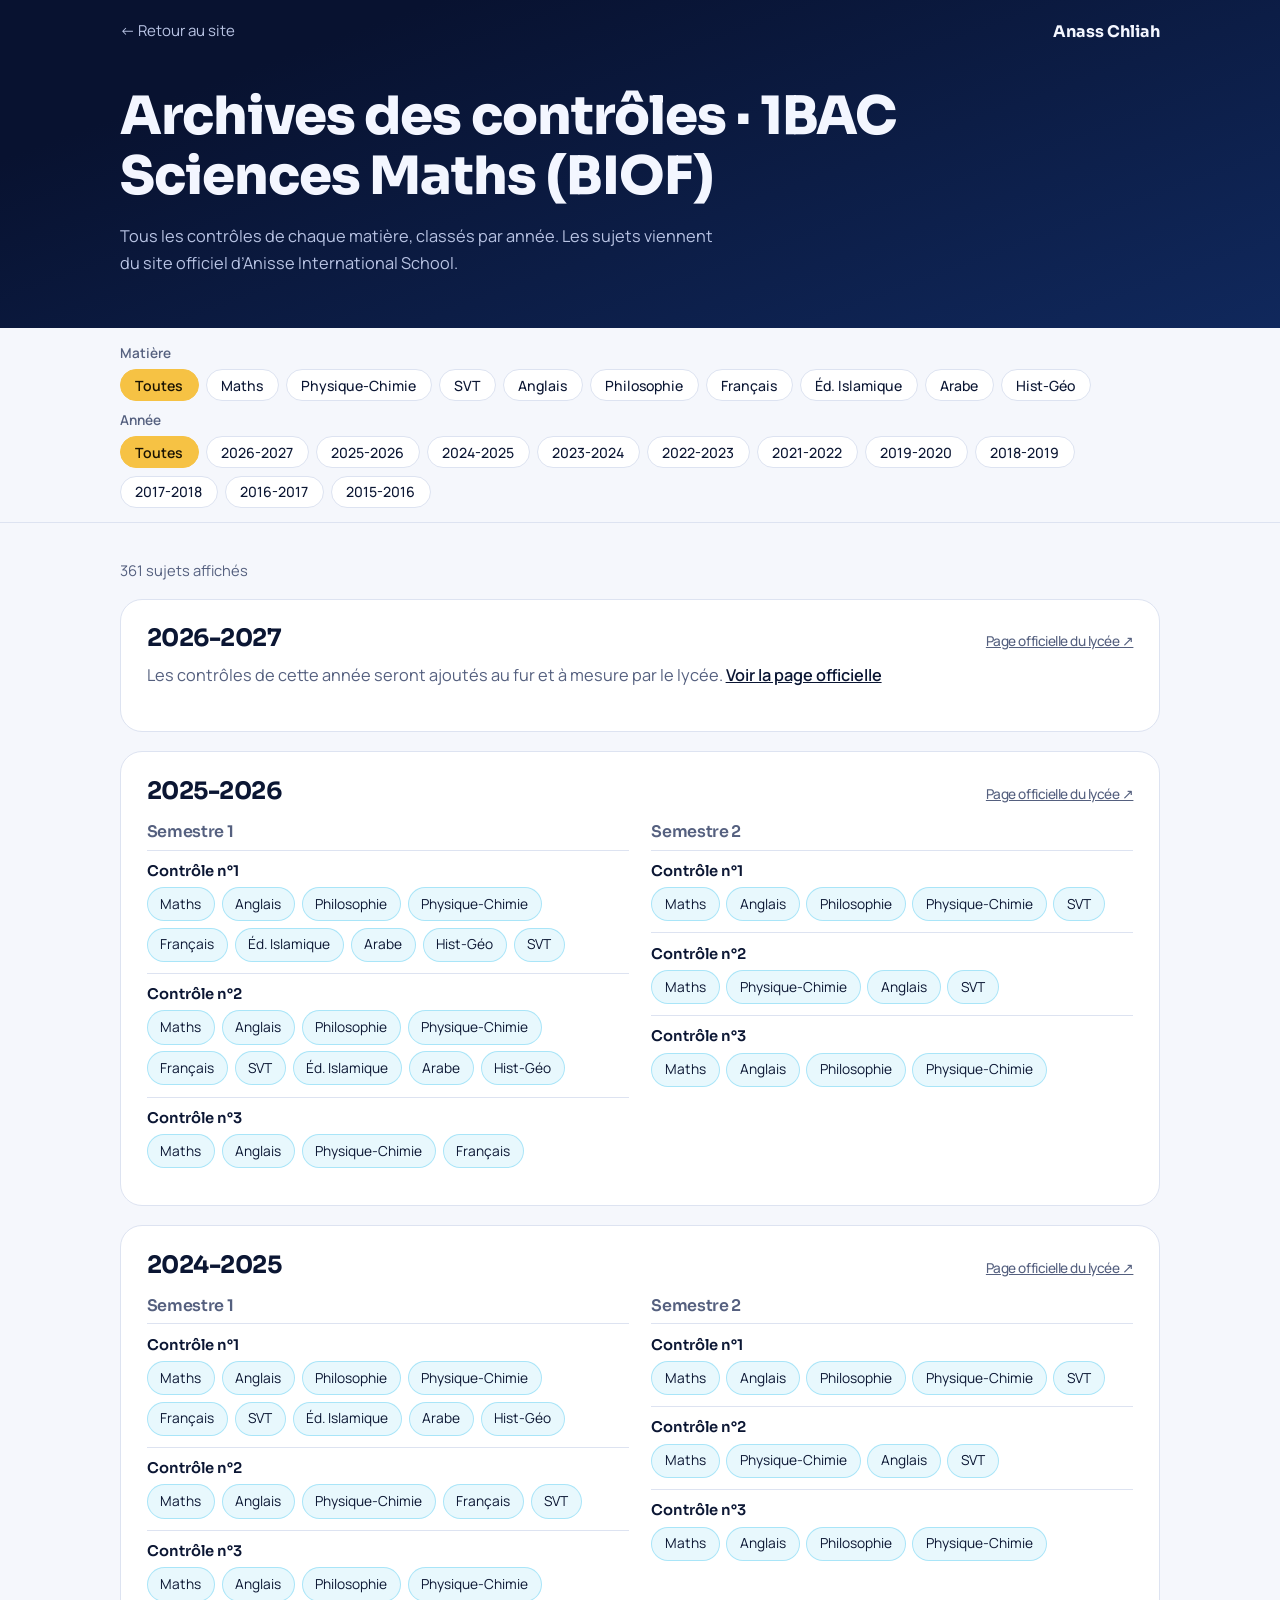
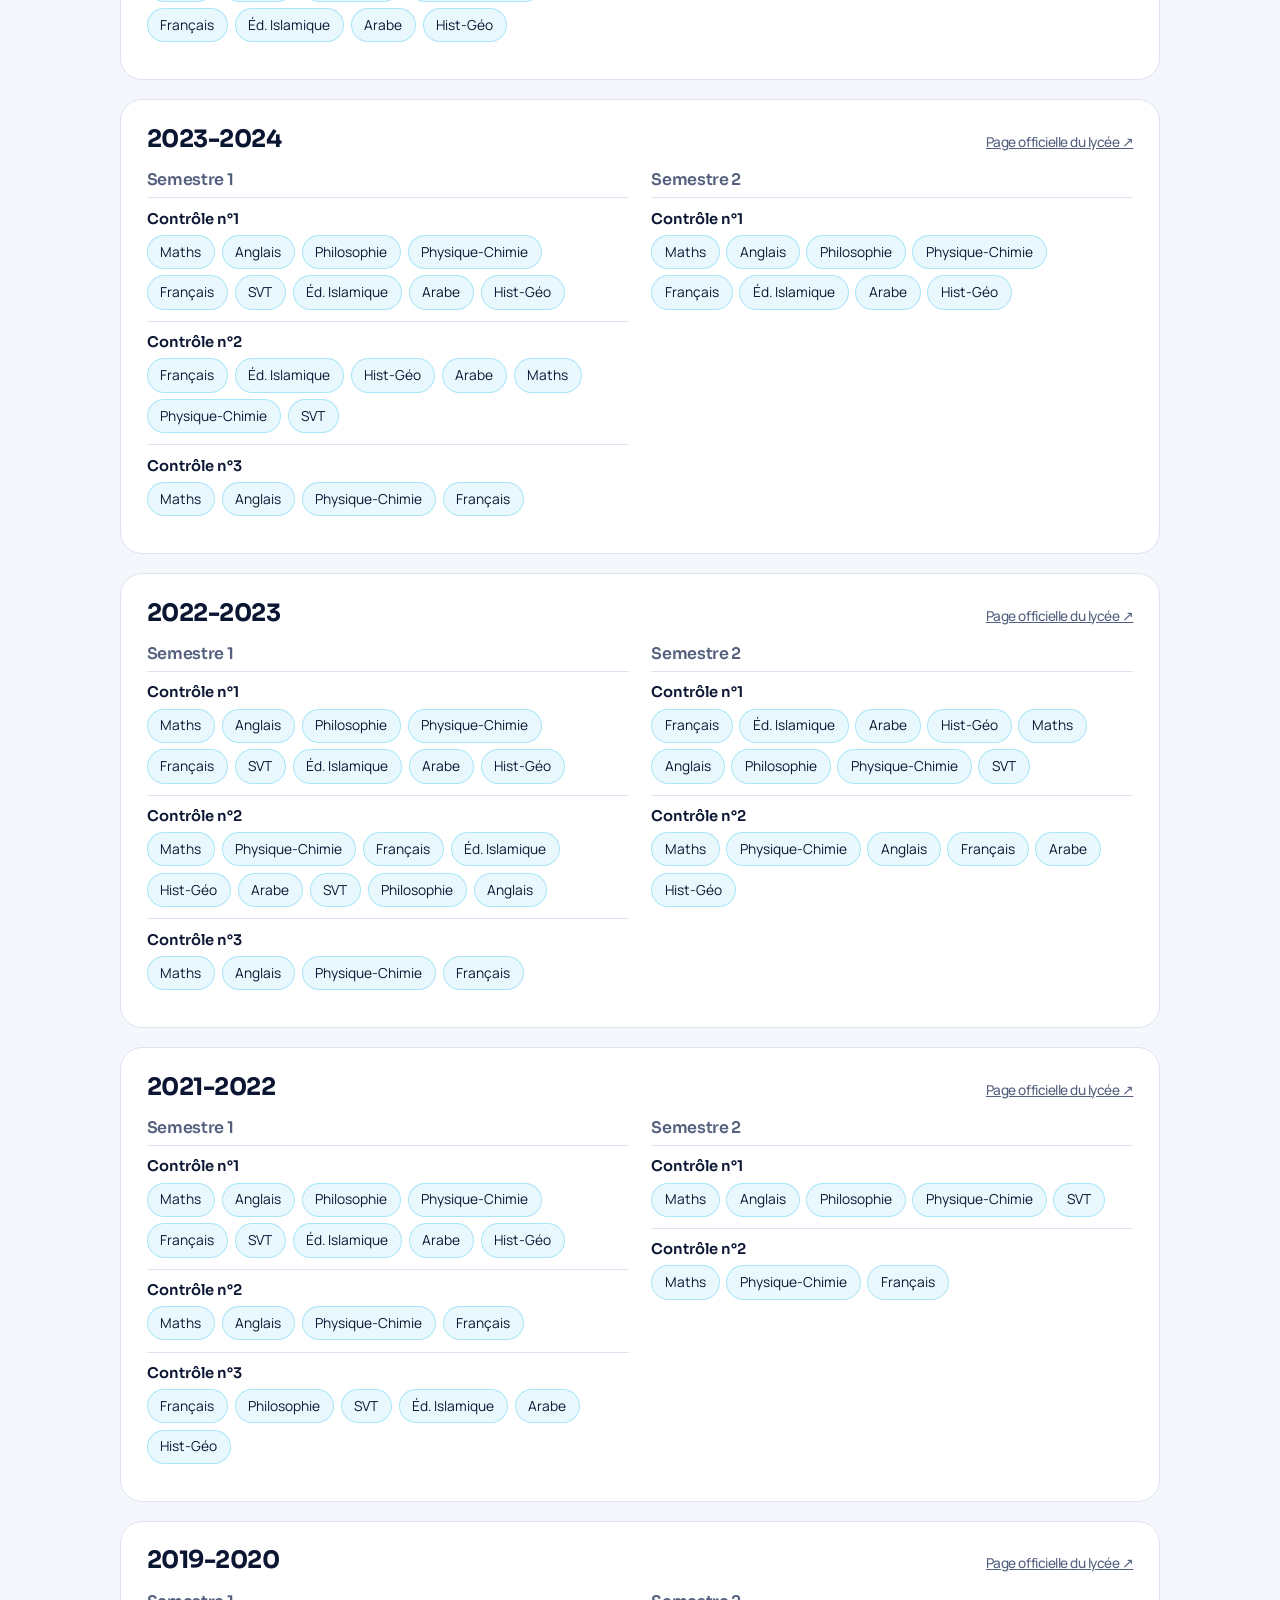
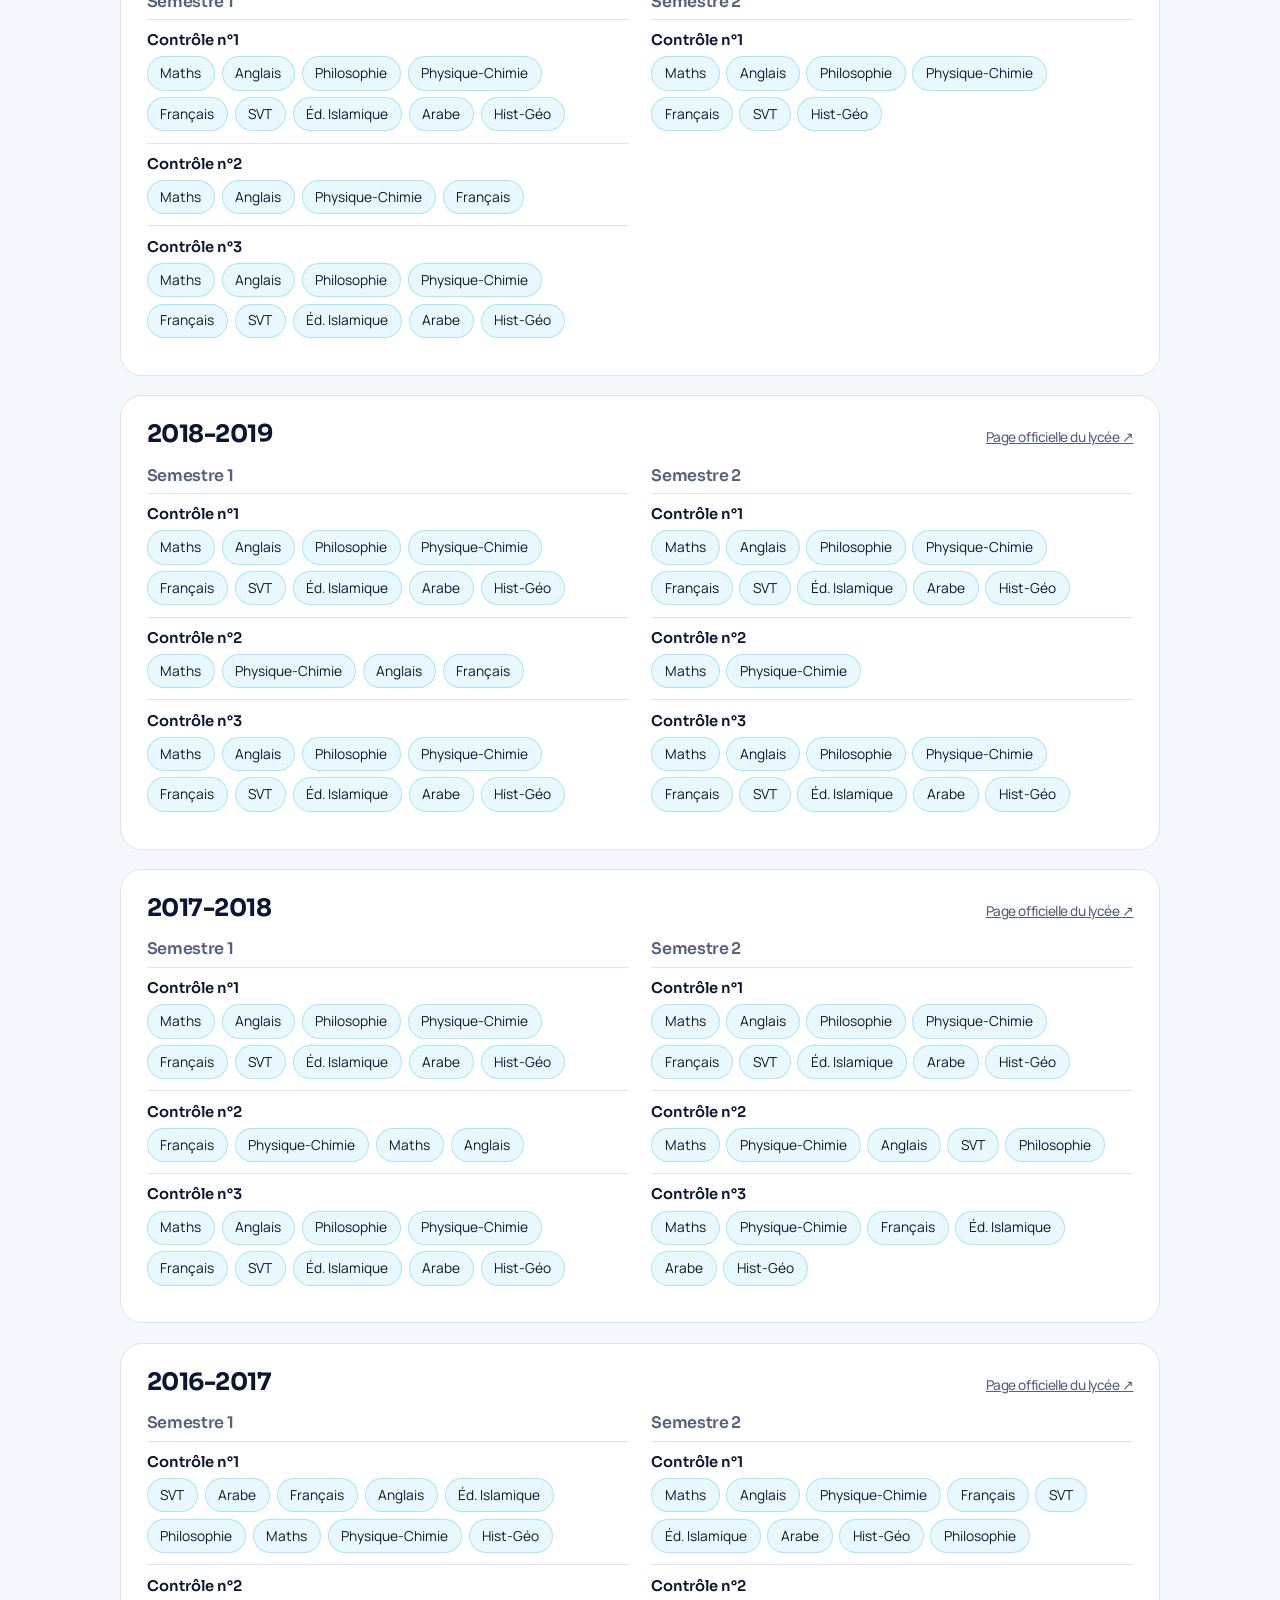
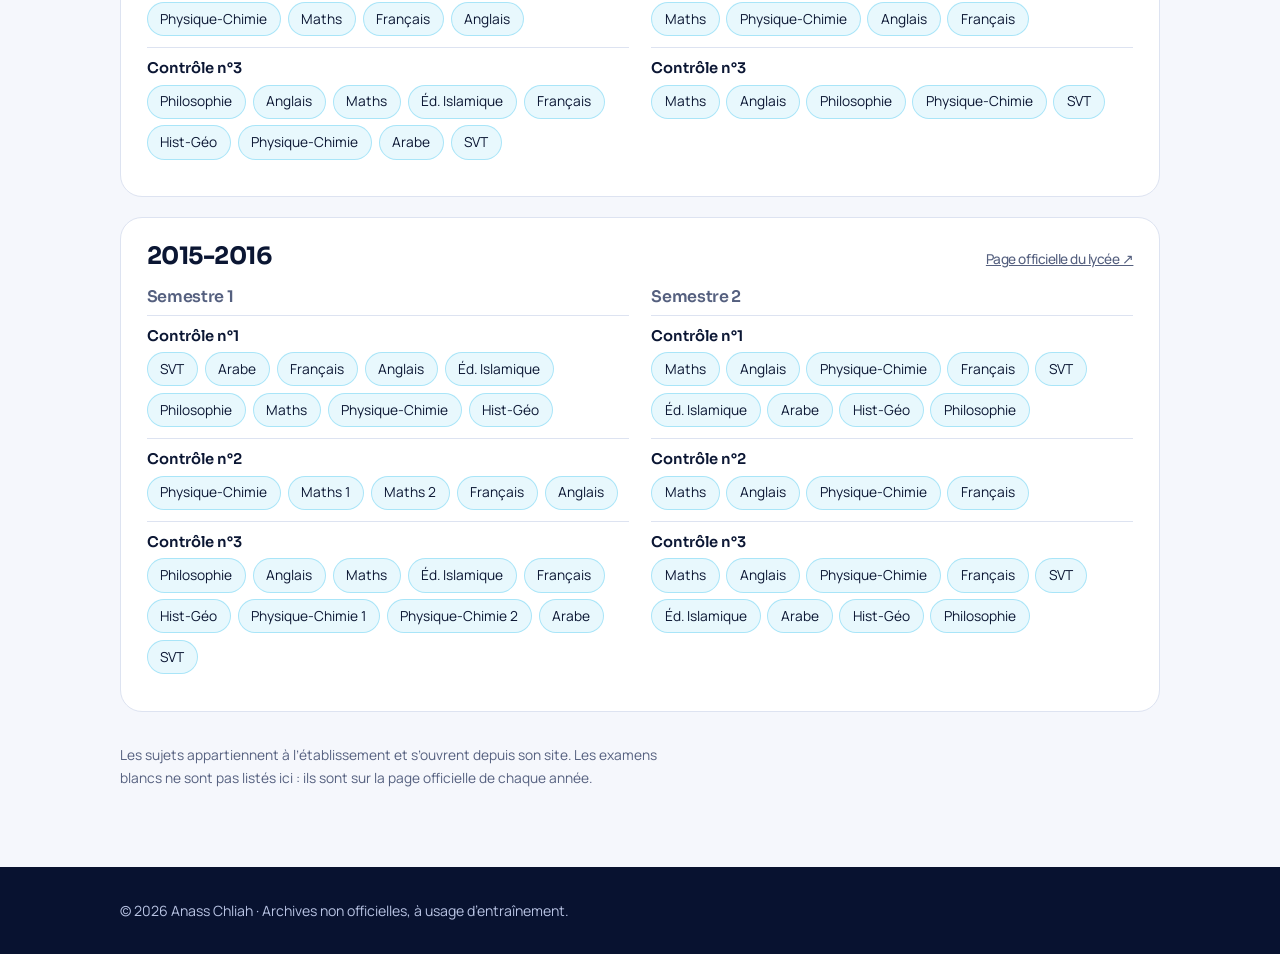
==== archives.html @ ec696b12 "Update print statement from 'Hello' to 'Goodbye'" ====
<!DOCTYPE html>
<html lang="fr">
<head>
<meta charset="utf-8">
<meta name="viewport" content="width=device-width, initial-scale=1, viewport-fit=cover">
<title>Archives des contrôles – 1BAC Sciences Maths (BIOF)</title>
<link rel="preconnect" href="https://fonts.googleapis.com">
<link rel="preconnect" href="https://fonts.gstatic.com" crossorigin>
<link href="https://fonts.googleapis.com/css2?family=Sora:wght@500;600;700;800&family=Manrope:wght@400;500;600&display=swap" rel="stylesheet">
<style>
:root{--bg:#f5f7fc;--card:#fff;--ink:#0b1633;--mute:#55607f;--line:#dde3f1;--navy:#081230;--navy2:#10285c;--gold:#f6c244;--cyan:#4cc9f0;--on:#f3f6ff;--on-m:#b8c3e3;
--hd:'Sora','Segoe UI',Arial,sans-serif;--bd:'Manrope','Segoe UI',Arial,sans-serif;
box-sizing:border-box;padding-top:env(safe-area-inset-top,0px);padding-bottom:env(safe-area-inset-bottom,0px)}
@media(prefers-color-scheme:dark){:root:not([data-theme="light"]){--bg:#070e24;--card:#0e1a3d;--ink:#eef2ff;--mute:#a5b0d3;--line:#1f2e5c}}
:root[data-theme="dark"]{--bg:#070e24;--card:#0e1a3d;--ink:#eef2ff;--mute:#a5b0d3;--line:#1f2e5c}
*,*::before,*::after{box-sizing:border-box}
html{scroll-padding-top:calc(72px + env(safe-area-inset-top,0px))}
body{margin:0;background:var(--bg);color:var(--ink);font:400 1.02rem/1.65 var(--bd);-webkit-font-smoothing:antialiased;overflow-x:hidden}
h1,h2,h3{font-family:var(--hd);margin:0;line-height:1.15;letter-spacing:-.02em}
a{color:inherit}
:focus-visible{outline:3px solid var(--gold);outline-offset:3px;border-radius:8px}
.wrap{width:min(1040px,100% - 2.5rem);margin-inline:auto}
header{background:linear-gradient(160deg,var(--navy) 20%,var(--navy2));color:var(--on);padding:calc(1.2rem + env(safe-area-inset-top,0px)) 0 3.2rem}
.top{display:flex;justify-content:space-between;align-items:center;gap:1rem;flex-wrap:wrap;margin-bottom:2.6rem}
.back{display:inline-flex;gap:.5rem;align-items:center;text-decoration:none;color:var(--on-m);font-size:.94rem}
.back:hover{color:var(--gold)}
.top b{font:700 1rem var(--hd)}
h1{font-size:clamp(2rem,5vw,3.3rem);font-weight:800;max-width:20ch}
header p{color:var(--on-m);max-width:60ch;margin:1rem 0 0}
.bar{position:sticky;top:0;z-index:5;background:var(--bg);border-bottom:1px solid var(--line);padding:1rem 0 .9rem;padding-top:calc(1rem + env(safe-area-inset-top,0px))}
.row{display:flex;gap:.45rem;flex-wrap:wrap;align-items:center}
.row+.row{margin-top:.6rem}
.row span{font:600 .85rem var(--bd);color:var(--mute);min-width:5.2rem}
.chip{border:1.5px solid var(--line);background:var(--card);color:var(--ink);border-radius:999px;padding:.35rem .9rem;font:500 .88rem var(--bd);cursor:pointer;transition:background .2s,border-color .2s}
.chip:hover{border-color:var(--cyan)}
.chip[aria-pressed=true]{background:var(--gold);border-color:var(--gold);color:#1b1403;font-weight:600}
main{padding:2.2rem 0 4rem}
.cnt{color:var(--mute);margin:0 0 1rem;font-size:.92rem}
.yr{background:var(--card);border:1px solid var(--line);border-radius:22px;padding:1.6rem;margin-bottom:1.2rem}
.yr>h2{font-size:1.5rem;display:flex;justify-content:space-between;align-items:baseline;gap:1rem;flex-wrap:wrap}
.yr>h2 a{font:500 .85rem var(--bd);color:var(--mute)}
.sem{display:grid;grid-template-columns:1fr 1fr;gap:1.4rem;margin-top:1.1rem}
.sem h3{font-size:1rem;color:var(--mute);font-weight:600;margin-bottom:.5rem}
.ct{padding:.7rem 0;border-top:1px solid var(--line)}
.ct b{display:block;font:600 .92rem var(--hd);margin-bottom:.45rem}
.ls{display:flex;flex-wrap:wrap;gap:.4rem}
.ls a{text-decoration:none;font-size:.86rem;padding:.3rem .8rem;border-radius:999px;background:rgba(76,201,240,.13);border:1px solid rgba(76,201,240,.4);transition:background .2s,transform .2s}
.ls a:hover{background:var(--gold);border-color:var(--gold);color:#1b1403;transform:translateY(-2px)}
.off{color:var(--mute);margin-top:.6rem}
.off a{color:var(--ink);font-weight:600}
.empty{text-align:center;color:var(--mute);padding:3rem 0}
.note{font-size:.86rem;color:var(--mute);margin-top:2rem;max-width:70ch}
footer{background:var(--navy);color:var(--on-m);padding:2rem 0;font-size:.88rem}
@media(max-width:760px){.sem{grid-template-columns:1fr}.row span{width:100%}}
@media(prefers-reduced-motion:reduce){*{transition:none!important}}
</style>
</head>
<body>
<header><div class="wrap">
<div class="top"><a class="back" href="index.html">← Retour au site</a><b>Anass Chliah</b></div>
<h1>Archives des contrôles · 1BAC Sciences Maths (BIOF)</h1>
<p>Tous les contrôles de chaque matière, classés par année. Les sujets viennent du site officiel d’Anisse International School.</p>
</div></header>

<div class="bar"><div class="wrap">
<div class="row"><span>Matière</span><div class="row" id="fs" role="group" aria-label="Filtrer par matière"></div></div>
<div class="row"><span>Année</span><div class="row" id="fy" role="group" aria-label="Filtrer par année"></div></div>
</div></div>

<main><div class="wrap">
<p class="cnt" id="cnt"></p>
<div id="out"></div>
<p class="note">Les sujets appartiennent à l’établissement et s’ouvrent depuis son site. Les examens blancs ne sont pas listés ici : ils sont sur la page officielle de chaque année.</p>
</div></main>

<footer><div class="wrap">© 2026 Anass Chliah · Archives non officielles, à usage d’entraînement.</div></footer>

<script>
const R='https://www.lyceeanisse.org/images/stories/Pdf_Anisse/',P='https://www.lyceeanisse.org/accueil/';
const SUBJ=['Maths','Physique-Chimie','SVT','Anglais','Philosophie','Français','Éd. Islamique','Arabe','Hist-Géo'];
// [semestre, contrôle, matière, fichier, libellé optionnel]
const Y=[{"y":"2026-2027","p":"2026-2027-1ere-bac-sc-math-fr/"},{"y":"2025-2026","p":"2025-2026-1-ere-bac-sc-math-fr/","e":[[1,1,"Maths","Maths 1 SM Sem1 25-26 Copy.pdf"],[1,1,"Anglais","Anglais 1 - Sem1 25-26 Copy.pdf"],[1,1,"Philosophie","Philo 1 - Sem1 25-26 Copy.pdf"],[1,1,"Physique-Chimie","PC 1 SM Sem1 25-26 Copy.pdf"],[1,1,"Français","Français 1BAC CC1 S125-26 Copy.pdf"],[1,1,"Éd. Islamique","I. Islamique 1 - Sem1 25-26 Copy.pdf"],[1,1,"Arabe","Arabe 1 - Sem1 25-26 Copy.pdf"],[1,1,"Hist-Géo","Hist.Géo 1 - Sem1 25-26 Copy.pdf"],[1,1,"SVT","https://www.lyceeanisse.org/accueil/2025-2026-1-ere-bac-sc-math-fr/SVT 1BAC-SM CC1 S1 25-26 Géologie Copy.pdf"],[1,2,"Maths","Maths 2 SM Sem1 25-26 Copy.pdf"],[1,2,"Anglais","Anglais 2 - Sem1 25-26 Copy.pdf"],[1,2,"Philosophie","Philo 2 - Sem1 25-26 Copy.pdf"],[1,2,"Physique-Chimie","PC 2 SM Sem1 25-26 Copy.pdf"],[1,2,"Français","Français 2 - Sem1 25-26 Copy.pdf"],[1,2,"SVT","SVT 2 SM Sem1 25-26 Géologie Copy.pdf"],[1,2,"Éd. Islamique","I. Islamique 2 - Sem1 25-26 Copy.pdf"],[1,2,"Arabe","Arabe 2 - Sem1 25-26 Copy.pdf"],[1,2,"Hist-Géo","Hist.Géo 2 - Sem1 25-26 Copy.pdf"],[1,3,"Maths","Maths 3 SM Sem1 25-26 Copy.pdf"],[1,3,"Anglais","Anglais 3 - Sem1 25-26 Copy.pdf"],[1,3,"Physique-Chimie","PC 3 SM Sem1- 25-26 Copy.pdf"],[1,3,"Français","Français 3 - Sem1 25-26 Copy.pdf"],[2,1,"Maths","Maths 1 SM Sem2 25-26 Copy.pdf"],[2,1,"Anglais","Anglais 1 - Sem2 25-26 - Copie Copy.pdf"],[2,1,"Philosophie","Philo 1 - Sem2 25-26 Copy.pdf"],[2,1,"Physique-Chimie","PC 1 SM Sem2 25-26 Copy.pdf"],[2,1,"SVT","SVT 1 SM Sem2 25-26 Copy.pdf"],[2,2,"Maths","Maths 2 SM Sem2 25-26 Copy.pdf"],[2,2,"Physique-Chimie","PC 2 SM Sem2 25-26 Copy.pdf"],[2,2,"Anglais","Anglais 2 - Sem2 25-26 Copy.pdf"],[2,2,"SVT","SVT 2 SM Sem2 25-26 Copy.pdf"],[2,3,"Maths","Maths 3 SM Sem2 25-26 Copy.pdf"],[2,3,"Anglais","Anglais 3- Sem2 25-26 Copy.pdf"],[2,3,"Philosophie","Philo 2 - Sem2 25-26 Copy.pdf"],[2,3,"Physique-Chimie","PC 3 SM Sem2 25-26 Copy.pdf"]]},{"y":"2024-2025","p":"2024-2025-1-ere-bac-sc-math-fr/","e":[[1,1,"Maths","Maths 1 SM Sem1 24 - 25.pdf"],[1,1,"Anglais","Anglais 1 - Sem1 24 - 25.pdf"],[1,1,"Philosophie","Philo 1 - Sem1 24 - 25.pdf"],[1,1,"Physique-Chimie","PC 1 SM Sem1 24 - 25.pdf"],[1,1,"Français","Français 1 - Sem1 24 - 25.pdf"],[1,1,"SVT","SVT 1 SM Sem1 24 - 25 Géologie.pdf"],[1,1,"Éd. Islamique","I. Islamique 1 - Sem1 24 - 25 1bac.pdf"],[1,1,"Arabe","Arabe 1 - Sem1 24 - 25 1bac.pdf"],[1,1,"Hist-Géo","Hist.Géo 1 - Sem1 24 - 25.pdf"],[1,2,"Maths","Maths 2 SM Sem1 24 - 25 (1).pdf"],[1,2,"Anglais","Anglais 2 - Sem1 24 - 25 (1).pdf"],[1,2,"Physique-Chimie","PC 2 SM Sem1 24 - 25 (1).pdf"],[1,2,"Français","Français 2 - Sem1 24 - 25 (1).pdf"],[1,2,"SVT","1BAC SVT 2 SM Sem1 24 - 25 Géologie.pdf"],[1,3,"Maths","Mathd 3 SM Sem1 24 - 25.pdf"],[1,3,"Anglais","Anglais 3 - Sem1 24 - 25.pdf"],[1,3,"Philosophie","Philo 2 - Sem1 24 - 25.pdf"],[1,3,"Physique-Chimie","PC 3 SM Sem1 24 - 25.pdf"],[1,3,"Français","Français 3 - Sem1 24 - 25.pdf"],[1,3,"Éd. Islamique","I. Islamique 2 - Sem1 24 - 25.pdf"],[1,3,"Arabe","Arabe 2 - Sem1 24 - 25.pdf"],[1,3,"Hist-Géo","Hist.Géo 2 - Sem1 24 - 25.pdf"],[2,1,"Maths","Maths 1 SM Sem2 24 - 25.pdf"],[2,1,"Anglais","Anglais 1 - Sem2 24 - 25 Copy.pdf"],[2,1,"Philosophie","Philo 1 - Sem2 24 - 25 Copy.pdf"],[2,1,"Physique-Chimie","PC 1 SM Sem2 24 - 25.pdf"],[2,1,"SVT","SVT 1 SM Sem2 24 - 25.pdf"],[2,2,"Maths","Maths 2 SM Sem2 24 - 25.pdf"],[2,2,"Physique-Chimie","PC 2 SM Sem2 24 - 25.pdf"],[2,2,"Anglais","Anglais 2 - Sem2 24 - 25.pdf"],[2,2,"SVT","SVT 2 SM Sem2 24 - 25.pdf"],[2,3,"Maths","Maths 3 SM Sem2 24 - 25.pdf"],[2,3,"Anglais","Anglais 3 - Sem2 24 - 25.pdf"],[2,3,"Philosophie","Philo 2 - Sem2 24 - 25.pdf"],[2,3,"Physique-Chimie","PC 3 SM Sem2 24 - 25.pdf"]]},{"y":"2023-2024","p":"2023-2024-1-ere-bac-sc-math-fr/","e":[[1,1,"Maths","Maths1SMSem123-24.pdf"],[1,1,"Anglais","Anglais1-Sem123-24.pdf"],[1,1,"Philosophie","Philo1-Sem123-24.pdf"],[1,1,"Physique-Chimie","PC1SMSem123-24.pdf"],[1,1,"Français","Français1-Sem123-24.pdf"],[1,1,"SVT","SVT1SMSem123-24Géologie.pdf"],[1,1,"Éd. Islamique","I. Islamique1-Sem123-24.pdf"],[1,1,"Arabe","Arabe1-Sem123-24.pdf"],[1,1,"Hist-Géo","Hist.Géo1-Sem123-24.pdf"],[1,2,"Français","Français.pdf"],[1,2,"Éd. Islamique","../../../Controle_3/1BAC/SM/I. Islamique 2 - Sem1 23 - 24.pdf"],[1,2,"Hist-Géo","Hist.Géo.pdf"],[1,2,"Arabe","Arabe.pdf"],[1,2,"Maths","Maths.pdf"],[1,2,"Physique-Chimie","Pc.pdf"],[1,2,"SVT","SVT 2 SM Sem1 23 - 24 Géologie.pdf"],[1,3,"Maths","Maths 3 SM Sem1 23 - 24.pdf"],[1,3,"Anglais","Anglais 3 - Sem1 23 - 24.pdf"],[1,3,"Physique-Chimie","PC 3 SM Sem1 23 - 24.pdf"],[1,3,"Français","Français 3 - Sem1 23 - 24.pdf"],[2,1,"Maths","Maths 1 SM Sem2 23 - 24.pdf"],[2,1,"Anglais","1 BAC ANISSE ENGLISH EXAM 1 SEM 2 - Copie.pdf"],[2,1,"Philosophie","Philo 1 - Sem2 23 - 24 - Copie.pdf"],[2,1,"Physique-Chimie","PC 1 SM Sem2 23 - 24.pdf"],[2,1,"Français","Français - Simili Fév 2024 - Copie.pdf"],[2,1,"Éd. Islamique","EI .pdf"],[2,1,"Arabe","Arabe - Simili Fév 2024 - Copie.pdf"],[2,1,"Hist-Géo","Hist.Géo - Simili Fév 2024 - Copie.pdf"]]},{"y":"2022-2023","p":"2022-2023-1-ere-bac-sc-math-fr/","e":[[1,1,"Maths","AIS_2223_1SM_S1_C1_Maths.pdf"],[1,1,"Anglais","AIS_2223_S1_C1_Anglais.pdf"],[1,1,"Philosophie","../EXP/AIS_2223_S1_C1_Philosophie.pdf"],[1,1,"Physique-Chimie","AIS_2223_1SM_S1_C1_PC.pdf"],[1,1,"Français","AIS_2223_S1_C1_Francais.pdf"],[1,1,"SVT","AIS_2223_1SM_S1_C1_SVT.pdf"],[1,1,"Éd. Islamique","AIS_2223_S1_C1_EI.pdf"],[1,1,"Arabe","AIS_2223_S1_C1_Arabe.pdf"],[1,1,"Hist-Géo","AIS_2223_S1_C1_HG.pdf"],[1,2,"Maths","AIS_2223_1SM_S1_C2_Maths.pdf"],[1,2,"Physique-Chimie","AIS_2223_1SM_S1_C2_PC.pdf"],[1,2,"Français","AIS_2223_S1_C2_Francais.pdf"],[1,2,"Éd. Islamique","AIS_2223_S1_C2_EI.pdf"],[1,2,"Hist-Géo","AIS_2223_S1_C2_HG.pdf"],[1,2,"Arabe","AIS_2223_S1_C2_Arabe.pdf"],[1,2,"SVT","AIS_2223_1SM_S1_C2_SVT.pdf"],[1,2,"Philosophie","AIS_2223_S1_C2_Philosophie.pdf"],[1,2,"Anglais","AIS_2223_S1_C2_Anglais.pdf"],[1,3,"Maths","AIS_2223_1SM_S1_C3_Maths.pdf"],[1,3,"Anglais","AIS_2223_S1_C3_Anglais.pdf"],[1,3,"Physique-Chimie","AIS_2223_1SM_S1_C3_PC.pdf"],[1,3,"Français","AIS_2223_S1_C3_Francais.pdf"],[2,1,"Français","AIS_2223_S2_C1_Francais.pdf"],[2,1,"Éd. Islamique","AIS_2223_S2_C1_EI.pdf"],[2,1,"Arabe","AIS_2223_S2_C1_Arabe.pdf"],[2,1,"Hist-Géo","AIS_2223_S2_C1_HG.pdf"],[2,1,"Maths","AIS_2223_1SM_S2_C1_Maths.pdf"],[2,1,"Anglais","AIS_2223_S2_C1_Anglais.pdf"],[2,1,"Philosophie","AIS_2223_S2_C1_Philosophie.pdf"],[2,1,"Physique-Chimie","AIS_2223_1SM_S2_C1_PC.pdf"],[2,1,"SVT","AIS_2223_1SM_S2_C1_SVT.pdf"],[2,2,"Maths","AIS_2223_1SM_S2_C2_Maths.pdf"],[2,2,"Physique-Chimie","AIS_2223_1SM_S2_C2_PC.pdf"],[2,2,"Anglais","AIS_2223_S2_C2_Anglais.pdf"],[2,2,"Français","AIS_2223_S2_C2_Francais.pdf"],[2,2,"Arabe","AIS_2223_S2_C2_Arabe.pdf"],[2,2,"Hist-Géo","AIS_2223_S2_C2_HG.pdf"]]},{"y":"2021-2022","p":"2021-2022-1-ere-bac-sc-math-fr/","e":[[1,1,"Maths","AIS_2122_1SM_S1_C1_Maths.pdf"],[1,1,"Anglais","AIS_2122_S1_C1_Anglais.pdf"],[1,1,"Philosophie","AIS_2122_S1_C1_Philosophie.pdf"],[1,1,"Physique-Chimie","AIS_2122_1SM_S1_C1_PC.pdf"],[1,1,"Français","AIS_2122_S1_C1_Francais.pdf"],[1,1,"SVT","AIS_2122_1SM_S1_C1_SVT.pdf"],[1,1,"Éd. Islamique","AIS_2122_S1_C1_EI.pdf"],[1,1,"Arabe","AIS_2122_S1_C1_Arabe.pdf"],[1,1,"Hist-Géo","AIS_2122_S1_C1_HG.pdf"],[1,2,"Maths","AIS_2122_1SM_S1_C2_Maths.pdf"],[1,2,"Anglais","AIS_2122_S1_C2_Anglais.pdf"],[1,2,"Physique-Chimie","AIS_2122_1SM_S1_C2_PC.pdf"],[1,2,"Français","AIS_2122_S1_C2_Francais.pdf"],[1,3,"Français","AIS_2122_S1_C3_Francais.pdf"],[1,3,"Philosophie","../../../Controle_2/1BAC/SM/AIS_2122_S1_C2_Philosophie.pdf"],[1,3,"SVT","../../../Controle_2/1BAC/SM/AIS_2122_1SM_S1_C2_SVT.pdf"],[1,3,"Éd. Islamique","../../../Controle_2/1BAC/SM/AIS_2122_S1_C2_EI.pdf"],[1,3,"Arabe","../../../Controle_2/1BAC/SM/AIS_2122_S1_C2_Arabe.pdf"],[1,3,"Hist-Géo","../../../Controle_2/1BAC/SM/AIS_2122_S1_C2_HG.pdf"],[2,1,"Maths","AIS_2122_1SM_S2_C1_Maths.pdf"],[2,1,"Anglais","AIS_2122_S2_C1_Anglais.pdf"],[2,1,"Philosophie","AIS_2122_S2_C1_Philosophie.pdf"],[2,1,"Physique-Chimie","AIS_2122_1SM_S2_C1_PC.pdf"],[2,1,"SVT","AIS_2122_1SM_S2_C1_SVT.pdf"],[2,2,"Maths","AIS_2122_1SM_S2_C2_Maths.pdf"],[2,2,"Physique-Chimie","AIS_2122_1SM_S2_C2_PC.pdf"],[2,2,"Français","AIS_2122_S2_C2_Francais.pdf"]]},{"y":"2019-2020","p":"2019-2020-1-ere-bac-sc-math-fr/","e":[[1,1,"Maths","GSA_1BAC_1920_S1_C1_SM_Maths.pdf"],[1,1,"Anglais","GSA_1BAC_1920_S1_C1_Anglais.pdf"],[1,1,"Philosophie","GSA_1BAC_1920_S1_C1_Philosophie.pdf"],[1,1,"Physique-Chimie","GSA_1BAC_1920_S1_C1_SM_PC.pdf"],[1,1,"Français","GSA_1BAC_1920_S1_C1_francais.pdf"],[1,1,"SVT","GSA_1BAC_1920_S1_C1_SM_SVT.pdf"],[1,1,"Éd. Islamique","GSA_1BAC_1920_S1_C1_EI.pdf"],[1,1,"Arabe","GSA_1BAC_1920_S1_C1_Arabe.pdf"],[1,1,"Hist-Géo","GSA_1BAC_1920_S1_C1_HG.pdf"],[1,2,"Maths","GSA_1BAC_1920_S1_C2_SM_Maths.pdf"],[1,2,"Anglais","GSA_1BAC_1920_S1_C2_Anglais.pdf"],[1,2,"Physique-Chimie","GSA_1BAC_1920_S1_C2_SM_PC.pdf"],[1,2,"Français","GSA_1BAC_1920_S1_C2_Francais.pdf"],[1,3,"Maths","GSA_1BAC_1920_S1_C3_SM_Maths.pdf"],[1,3,"Anglais","GSA_1BAC_1920_S1_C3_Anglais.pdf"],[1,3,"Philosophie","GSA_1BAC_1920_S1_C3_Philosophie.pdf"],[1,3,"Physique-Chimie","GSA_1BAC_1920_S1_C3_SM_PC.pdf"],[1,3,"Français","GSA_1BAC_1920_S1_C3_Francais.pdf"],[1,3,"SVT","GSA_1BAC_1920_S1_C3_SM_SVT.pdf"],[1,3,"Éd. Islamique","GSA_1BAC_1920_S1_C3_EI.pdf"],[1,3,"Arabe","GSA_1BAC_1920_S1_C3_Arabe.pdf"],[1,3,"Hist-Géo","GSA_1BAC_1920_S1_C3_HG.pdf"],[2,1,"Maths","GSA_1BAC_1920_S2_C1_SM_Maths.pdf"],[2,1,"Anglais","GSA_1BAC_1920_S2_C1_Anglais.pdf"],[2,1,"Philosophie","GSA_1BAC_1920_S2_C1_Philosophie.pdf"],[2,1,"Physique-Chimie","GSA_1BAC_1920_S2_C1_SM_PC.pdf"],[2,1,"Français","GSA_1BAC_1920_S2_C1_Francais.pdf"],[2,1,"SVT","GSA_1BAC_1920_S2_C1_SM_SVT.pdf"],[2,1,"Hist-Géo","GSA_1BAC_1920_S2_C1_HG.pdf"]]},{"y":"2018-2019","p":"2018-2019-1-ere-bac-sc-math-fr/","e":[[1,1,"Maths","GSA_1BAC_1819_S1_C1_SM_Maths.pdf"],[1,1,"Anglais","GSA_1BAC_1819_S1_C1_Anglais.pdf"],[1,1,"Philosophie","GSA_1BAC_1819_S1_C1_Philosophie.pdf"],[1,1,"Physique-Chimie","GSA_1BAC_1819_S1_C1_SMF_PC.pdf"],[1,1,"Français","GSA_1BAC_1819_S1_C1_Francais.pdf"],[1,1,"SVT","GSA_1BAC_1819_S1_C1_SM_SVT.pdf"],[1,1,"Éd. Islamique","GSA_1BAC_1819_S1_C1_EI.pdf"],[1,1,"Arabe","GSA_1BAC_1819_S1_C1_Arabe.pdf"],[1,1,"Hist-Géo","GSA_1BAC_1819_S1_C1_HG.pdf"],[1,2,"Maths","GSA_1BAC_1819_S1_C2_SMF_Maths.pdf"],[1,2,"Physique-Chimie","GSA_1BAC_1819_S1_C2_SM_PC.pdf"],[1,2,"Anglais","GSA_1BAC_1819_S1_C2_Anglais.pdf"],[1,2,"Français","GSA_1BAC_1819_S1_C2_Francais.pdf"],[1,3,"Maths","GSA_1BAC_1819_S1_C3_SM_Maths.pdf"],[1,3,"Anglais","GSA_1BAC_1819_S1_C3_Anglais.pdf"],[1,3,"Philosophie","GSA_1BAC_1819_S1_C3_Philosophie.pdf"],[1,3,"Physique-Chimie","GSA_1BAC_1819_S1_C3_SM_PC.pdf"],[1,3,"Français","GSA_1BAC_1819_S1_C3_Francais.pdf"],[1,3,"SVT","GSA_1BAC_1819_S1_C3_SM_SVT.pdf"],[1,3,"Éd. Islamique","GSA_1BAC_1819_S1_C3_EI.pdf"],[1,3,"Arabe","GSA_1BAC_1819_S1_C3_Arabe.pdf"],[1,3,"Hist-Géo","GSA_1BAC_1819_S1_C3_HG.pdf"],[2,1,"Maths","GSA_1BAC_1819_S2_C1_SMF_Maths.pdf"],[2,1,"Anglais","GSA_1BAC_1819_S2_C1_Anglais.pdf"],[2,1,"Philosophie","GSA_1BAC_1819_S2_C1_Philosophie.pdf"],[2,1,"Physique-Chimie","GSA_1BAC_1819_S2_C1_SMF_PC.pdf"],[2,1,"Français","GSA_1BAC_1819_S2_C1_Francais.pdf"],[2,1,"SVT","GSA_1BAC_1819_S2_C1_SM_SVT.pdf"],[2,1,"Éd. Islamique","GSA_1BAC_1819_S2_C1_EI.pdf"],[2,1,"Arabe","GSA_1BAC_1819_S2_C1_Arabe.pdf"],[2,1,"Hist-Géo","GSA_1BAC_1819_S2_C1_HG.pdf"],[2,2,"Maths","GSA_1BAC_1819_S2_C2_SMF_Maths.pdf"],[2,2,"Physique-Chimie","GSA_1BAC_1819_S2_C2_SMF_PC.pdf"],[2,3,"Maths","GSA_1BAC_1819_S2_C3_SMF_Maths.pdf"],[2,3,"Anglais","GSA_1BAC_1819_S2_C3_Anglais.pdf"],[2,3,"Philosophie","GSA_1BAC_1819_S2_C3_Philosophie.pdf"],[2,3,"Physique-Chimie","GSA_1BAC_1819_S2_C3_SMF_PC.pdf"],[2,3,"Français","GSA_1BAC_1819_S2_C3_Francais.pdf"],[2,3,"SVT","GSA_1BAC_1819_S2_C3_SMF_SVT.pdf"],[2,3,"Éd. Islamique","GSA_1BAC_1819_S2_C3_EI.pdf"],[2,3,"Arabe","GSA_1BAC_1819_S2_C3_Arabe.pdf"],[2,3,"Hist-Géo","GSA_1BAC_1819_S2_C3_HG.pdf"]]},{"y":"2017-2018","p":"2017-2018-1-ere-bac-sc-math-fr/","e":[[1,1,"Maths","GSA_1BAC_1718_S1_C1_SMF_Maths.pdf"],[1,1,"Anglais","GSA_1BAC_1718_S1_C1_Anglais.pdf"],[1,1,"Philosophie","GSA_1BAC_1718_S1_C1_Philosophie.pdf"],[1,1,"Physique-Chimie","GSA_1BAC_1718_S1_C1_SMF_PC.pdf"],[1,1,"Français","GSA_1BAC_1718_S1_C1_Francais.pdf"],[1,1,"SVT","GSA_1BAC_1718_S1_C1_SM_SVT.pdf"],[1,1,"Éd. Islamique","GSA_1BAC_1718_S1_C1_EI.pdf"],[1,1,"Arabe","GSA_1BAC_1718_S1_C1_Arabe.pdf"],[1,1,"Hist-Géo","GSA_1BAC_1718_S1_C1_HG.pdf"],[1,2,"Français","GSA_1BAC_1718_S1_C2_Francais.pdf"],[1,2,"Physique-Chimie","GSA_1BAC_1718_S1_C2_SMF_PC.pdf"],[1,2,"Maths","GSA_1BAC_1718_S1_C2_SMF_Maths.pdf"],[1,2,"Anglais","GSA_1BAC_1718_S1_C2_Anglais.pdf"],[1,3,"Maths","GSA_1BAC_1718_S1_C3_SMF_Maths.pdf"],[1,3,"Anglais","GSA_1BAC_1718_S1_C3_Anglais.pdf"],[1,3,"Philosophie","GSA_1BAC_1718_S1_C3_Philosophie.pdf"],[1,3,"Physique-Chimie","GSA_1BAC_1718_S1_C3_SMF_PC.pdf"],[1,3,"Français","GSA_1BAC_1718_S1_C3_Francais.pdf"],[1,3,"SVT","GSA_1BAC_1718_S1_C3_SMF_SVT.pdf"],[1,3,"Éd. Islamique","GSA_1BAC_1718_S1_C3_EI.pdf"],[1,3,"Arabe","GSA_1BAC_1718_S1_C3_Arabe.pdf"],[1,3,"Hist-Géo","GSA_1BAC_1718_S1_C3_HG.pdf"],[2,1,"Maths","GSA_1BAC_1718_S2_C1_SMF_Maths.pdf"],[2,1,"Anglais","GSA_1BAC_1718_S2_C1_Anglais.pdf"],[2,1,"Philosophie","GSA_1BAC_1718_S2_C1_Philosophie.pdf"],[2,1,"Physique-Chimie","GSA_1BAC_1718_S2_C1_SMF_PC.pdf"],[2,1,"Français","GSA_1BAC_1718_S2_C1_Francais.pdf"],[2,1,"SVT","GSA_1BAC_1718_S2_C1_SMF_SVT.pdf"],[2,1,"Éd. Islamique","GSA_1BAC_1718_S2_C1_EI.pdf"],[2,1,"Arabe","GSA_1BAC_1718_S2_C1_Arabe.pdf"],[2,1,"Hist-Géo","GSA_1BAC_1718_S2_C1_HG.pdf"],[2,2,"Maths","GSA_1BAC_1718_S2_C2_SMF_Maths.pdf"],[2,2,"Physique-Chimie","GSA_1BAC_1718_S2_C2_SMF_PC.pdf"],[2,2,"Anglais","GSA_1BAC_1718_S2_C2_Anglais.pdf"],[2,2,"SVT","GSA_1BAC_1718_S2_C2_SMF_SVT.pdf"],[2,2,"Philosophie","GSA_1BAC_1718_S2_C2_Philosophie.pdf"],[2,3,"Maths","GSA_1BAC_1718_S2_C3_SMF_Maths.pdf"],[2,3,"Physique-Chimie","GSA_1BAC_1718_S2_C3_SMF_PC.pdf"],[2,3,"Français","GSA_1BAC_1718_S2_C3_Francais.pdf"],[2,3,"Éd. Islamique","GSA_1BAC_1718_S2_C3_EI.pdf"],[2,3,"Arabe","GSA_1BAC_1718_S2_C3_Arabe.pdf"],[2,3,"Hist-Géo","GSA_1BAC_1718_S2_C3_HG.pdf"]]},{"y":"2016-2017","p":"2016-2017-1-ere-bac-sc-math-fr/","e":[[1,1,"SVT","GSA_1BAC_2016_2017_S1_C1_SM_SVT_Fr.pdf"],[1,1,"Arabe","GSA_1BAC_2016_2017_S1_C1_Arabe.pdf"],[1,1,"Français","GSA_1BAC_2016_2017_S1_C1_Francais.pdf"],[1,1,"Anglais","GSA_1BAC_2016_2017_S1_C1_Anglais.pdf"],[1,1,"Éd. Islamique","GSA_1BAC_2016_2017_S1_C1_EI.pdf"],[1,1,"Philosophie","GSA_1BAC_2016_2017_S1_C1_Philosphie.pdf"],[1,1,"Maths","GSA_1BAC_2016_2017_SM_S1_C1_Maths_Fr.pdf"],[1,1,"Physique-Chimie","GSA_1BAC_2016_2017_S1_C1_SM_PC_Fr.pdf"],[1,1,"Hist-Géo","GSA_1BAC_2016_2017_S1_C1_HG.pdf"],[1,2,"Physique-Chimie","GSA_1BAC_2016_2017_S1_C2_SMF_PC.pdf"],[1,2,"Maths","GSA_1BAC_2016_2017_S1_C2_SM_Maths_Fr.pdf"],[1,2,"Français","GSA_1BAC_2016_2017_S1_C2_Francais.pdf"],[1,2,"Anglais","GSA_1BAC_2016_2017_S1_C2_Anglais.pdf"],[1,3,"Philosophie","GSA_1BAC_1617_S1_C3_Philosophie.pdf"],[1,3,"Anglais","GSA_1BAC_1617_S1_C3_Anglais.pdf"],[1,3,"Maths","GSA_1BAC_1617_S1_C3_SmF_Maths.pdf"],[1,3,"Éd. Islamique","GSA_1BAC_1617_S1_C3_EI.pdf"],[1,3,"Français","GSA_1BAC_1617_S1_C3_Francais.pdf"],[1,3,"Hist-Géo","GSA_1BAC_2016_2017_S1_C3_HG.pdf"],[1,3,"Physique-Chimie","GSA_1BAC_1617_S1_C3_SMF_PC.pdf"],[1,3,"Arabe","GSA_1BAC_2016_2017_S1_C3_Arabe.pdf"],[1,3,"SVT","GSA_1BAC_1617_S1_C3_SMF_SVT.pdf"],[2,1,"Maths","GSA_1BAC_1617_S2_C1_SMF_Maths.pdf"],[2,1,"Anglais","GSA_1BAC_1617_S2_C1_Anglais.pdf"],[2,1,"Physique-Chimie","GSA_1BAC_1617_S2_C1_SMF_PC.pdf"],[2,1,"Français","GSA_1BAC_1617_S2_C1_Francais.pdf"],[2,1,"SVT","GSA_1BAC_1617_S2_C1_SMF_SVT.pdf"],[2,1,"Éd. Islamique","GSA_1BAC_1617_S2_C1_EI.pdf"],[2,1,"Arabe","GSA_1BAC_1617_S2_C1_Arabe.pdf"],[2,1,"Hist-Géo","GSA_1BAC_1617_S2_C1_HG.pdf"],[2,1,"Philosophie","GSA_1BAC_1617_S2_C1_Philosophie.pdf"],[2,2,"Maths","GSA_1BAC_1617_S2_C2_SMF_Maths.pdf"],[2,2,"Physique-Chimie","GSA_1BAC_1617_S2_C2_SMF_PC.pdf"],[2,2,"Anglais","GSA_1BAC_1617_S2_C2_Anglais.pdf"],[2,2,"Français","GSA_1BAC_1617_S2_C2_Francais.pdf"],[2,3,"Maths","GSA_1BAC_1617_S2_C3_SMF_Maths.pdf"],[2,3,"Anglais","GSA_1BAC_1617_S2_C3_Anglais.pdf"],[2,3,"Philosophie","GSA_1BAC_1617_S2_C3_Philosophie.pdf"],[2,3,"Physique-Chimie","GSA_1BAC_1617_S2_C3_SMF_PC.pdf"],[2,3,"SVT","GSA_1BAC_1617_S2_C3_SMF_SVT.pdf"]]},{"y":"2015-2016","p":"2015-2016-1-ere-bac-scmath-fr/","e":[[1,1,"SVT","1BAC_2015_2016_SmF_S1_C1_SVT.pdf"],[1,1,"Arabe","1BAC_2015_2016_S1_C1_Arabe.pdf"],[1,1,"Français","1BAC_2015_2016_S1_C1_Francais.pdf"],[1,1,"Anglais","1BAC_2015_2016_S1_C1_Anglais.pdf"],[1,1,"Éd. Islamique","1BAC_2015_2016_S1_C1_EI.pdf"],[1,1,"Philosophie","1BAC_2015_2016_S1_C1_philo.pdf"],[1,1,"Maths","1BAC_2015_2016_SM_S1_C1_Maths_Fr.pdf"],[1,1,"Physique-Chimie","1BAC_2015_2016_SmF_S1_C1_PC.pdf"],[1,1,"Hist-Géo","1BAC_2015_2016_S1_C1_HG.pdf"],[1,2,"Physique-Chimie","1BAC_2015_2016_SmF_S1_C2_PC.pdf"],[1,2,"Maths","1BAC_2015_2016_SmF_S1_C2_Maths.pdf","Maths 1"],[1,2,"Maths","1BAC_2015_2016_SmF_S1_C3_Maths.pdf","Maths 2"],[1,2,"Français","1BAC_2015_2016_S1_C2_Francais.pdf"],[1,2,"Anglais","1BAC_2015_2016_S1_C2_Anglais.pdf"],[1,3,"Philosophie","1BAC_2015_2016_S1_C3_philo.pdf"],[1,3,"Anglais","1BAC_2015_2016_S1_C3_Anglais.pdf"],[1,3,"Maths","1BAC_2015_2016_SmF_S1_C4_Maths.pdf"],[1,3,"Éd. Islamique","1BAC_2015_2016_S1_C3_EI.pdf"],[1,3,"Français","1BAC_2015_2016_S1_C3_Francais.pdf"],[1,3,"Hist-Géo","1BAC_2015_2016_S1_C3_HG.pdf"],[1,3,"Physique-Chimie","1BAC_2015_2016_SmF_S1_C3_PC.pdf","Physique-Chimie 1"],[1,3,"Physique-Chimie","1BAC_2015_2016_SmF_S1_C4_PC.pdf","Physique-Chimie 2"],[1,3,"Arabe","1BAC_2015_2016_S1_C3_Arabe.pdf"],[1,3,"SVT","1BAC_2015_2016_SmF_S1_C3_SVT.pdf"],[2,1,"Maths","GSA_1BAC_2015_2016_SmF_S2_C1_Maths.pdf"],[2,1,"Anglais","GSA_1BAC_2015_2016_S2_C1_Anglais.pdf"],[2,1,"Physique-Chimie","GSA_1BAC_2015_2016_SmF_S2_C1_PC.pdf"],[2,1,"Français","GSA_1BAC_2015_2016_S2_C1_Francais.pdf"],[2,1,"SVT","GSA_1BAC_2015_2016_SmF_S2_C1_SVT.pdf"],[2,1,"Éd. Islamique","GSA_1BAC_2015_2016_S2_C1_EI.pdf"],[2,1,"Arabe","GSA_1BAC_2015_2016_S2_C1_Arabe.pdf"],[2,1,"Hist-Géo","GSA_1BAC_2015_2016_S2_C1_HG.pdf"],[2,1,"Philosophie","GSA_1BAC_2015_2016_S2_C1_Philosophie.pdf"],[2,2,"Maths","GSA_1BAC_2015_2016_SmF_S2_C2_Maths.pdf"],[2,2,"Anglais","GSA_1BAC_2015_2016_S2_C2_Anglais.pdf"],[2,2,"Physique-Chimie","GSA_1BAC_2015_2016_S2_C2_SmF_PC.pdf"],[2,2,"Français","GSA_1BAC_2015_2016_S2_C2_Francais.pdf"],[2,3,"Maths","GSA_1BAC_2015_2016_S2_C3_SmF_Maths.pdf"],[2,3,"Anglais","GSA_1BAC_2015_2016_S2_C3_Anglais.pdf"],[2,3,"Physique-Chimie","GSA_1BAC_2015_2016_S2_C3_SmF_PC.pdf"],[2,3,"Français","GSA_1BAC_2015_2016_S2_C3_Francais.pdf"],[2,3,"SVT","GSA_1BAC_2015_2016_S2_C3_SmF_SVT.pdf"],[2,3,"Éd. Islamique","GSA_1BAC_2015_2016_S2_C3_EI.pdf"],[2,3,"Arabe","GSA_1BAC_2015_2016_S2_C3_Arabe.pdf"],[2,3,"Hist-Géo","GSA_1BAC_2015_2016_S2_C3_HG.pdf"],[2,3,"Philosophie","GSA_1BAC_2015_2016_S2_C3_Philo.pdf"]]}];
const $=s=>document.querySelector(s);
let fs='Toutes',fy='Toutes';
function url(y,e){const f=e[3];if(f.startsWith('http'))return encodeURI(f);return R+y+'/Examen/Examen_lycee/Semestre_'+e[0]+'/Controle_'+e[1]+'/1BAC/SM/'+encodeURI(f)}
function chips(id,list,get,set){const el=$(id);el.innerHTML='';['Toutes',...list].forEach(v=>{const b=document.createElement('button');b.type='button';b.className='chip';b.textContent=v;b.setAttribute('aria-pressed',get()===v);b.onclick=()=>{set(v);render()};el.append(b)})}
function render(){
chips('#fs',SUBJ,()=>fs,v=>fs=v);chips('#fy',Y.map(y=>y.y),()=>fy,v=>fy=v);
const o=$('#out');o.innerHTML='';let n=0,docs=0;
Y.filter(y=>fy==='Toutes'||fy===y.y).forEach(y=>{
const es=(y.e||[]).filter(e=>fs==='Toutes'||e[2]===fs);
if(y.e&&!es.length)return;
n++;docs+=es.length;const s=document.createElement('section');s.className='yr';
const yy=y.y;let h='<h2>'+yy+'<a href="'+P+y.p+'" target="_blank" rel="noopener">Page officielle du lycée ↗</a></h2>';
if(!y.e){h+='<p class="off">Les contrôles de cette année seront ajoutés au fur et à mesure par le lycée. <a href="'+P+y.p+'" target="_blank" rel="noopener">Voir la page officielle</a></p>'}
else{h+='<div class="sem">';[1,2].forEach(sm=>{h+='<div><h3>Semestre '+sm+'</h3>';[1,2,3].forEach(c=>{const l=es.filter(e=>e[0]===sm&&e[1]===c);if(l.length)h+='<div class="ct"><b>Contrôle n°'+c+'</b><div class="ls">'+l.map(e=>'<a href="'+url(yy,e)+'" target="_blank" rel="noopener">'+(e[4]||e[2])+'</a>').join('')+'</div></div>'});h+='</div>'});h+='</div>'}
s.innerHTML=h;o.append(s)});
$('#cnt').textContent=docs+' sujet'+(docs>1?'s':'')+' affiché'+(docs>1?'s':'');
if(!n)o.innerHTML='<p class="empty">Aucun contrôle pour ce filtre. Essayez une autre matière ou une autre année.</p>'}
render();
</script>
</body>
</html>
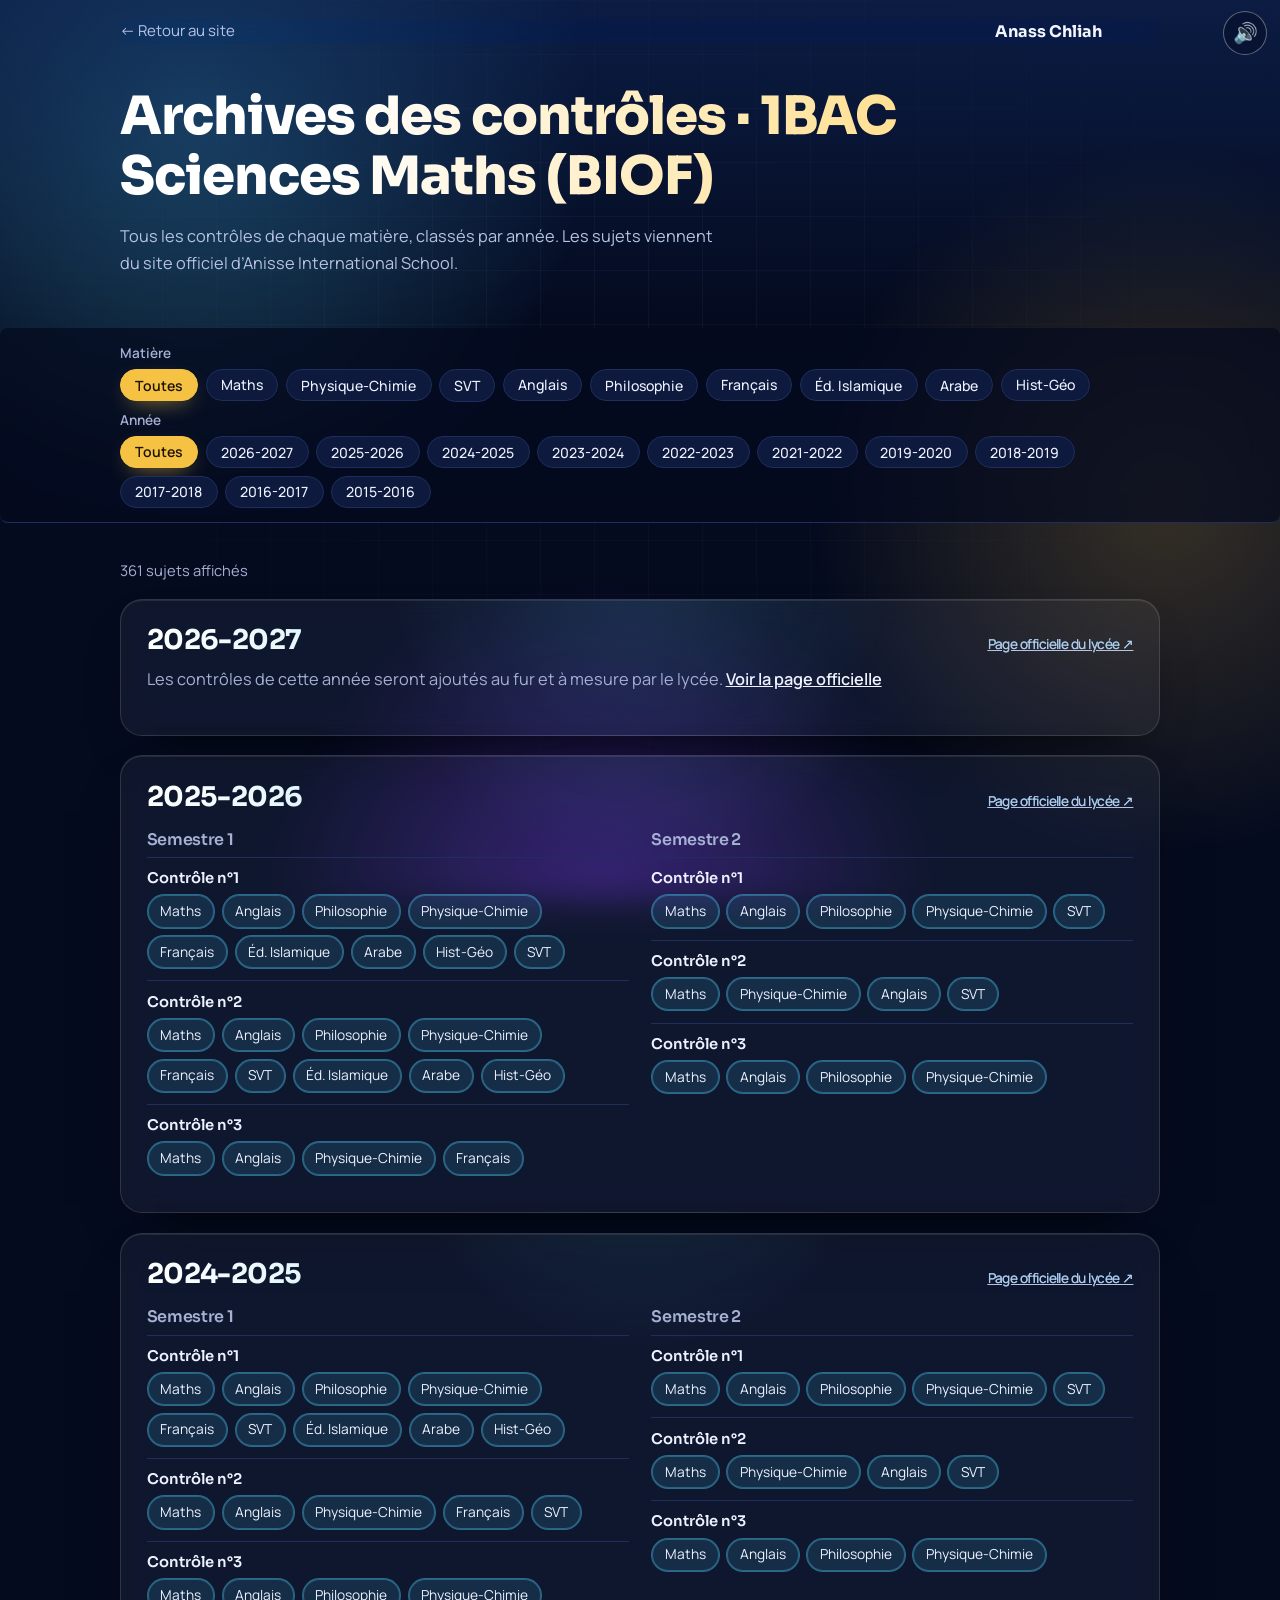
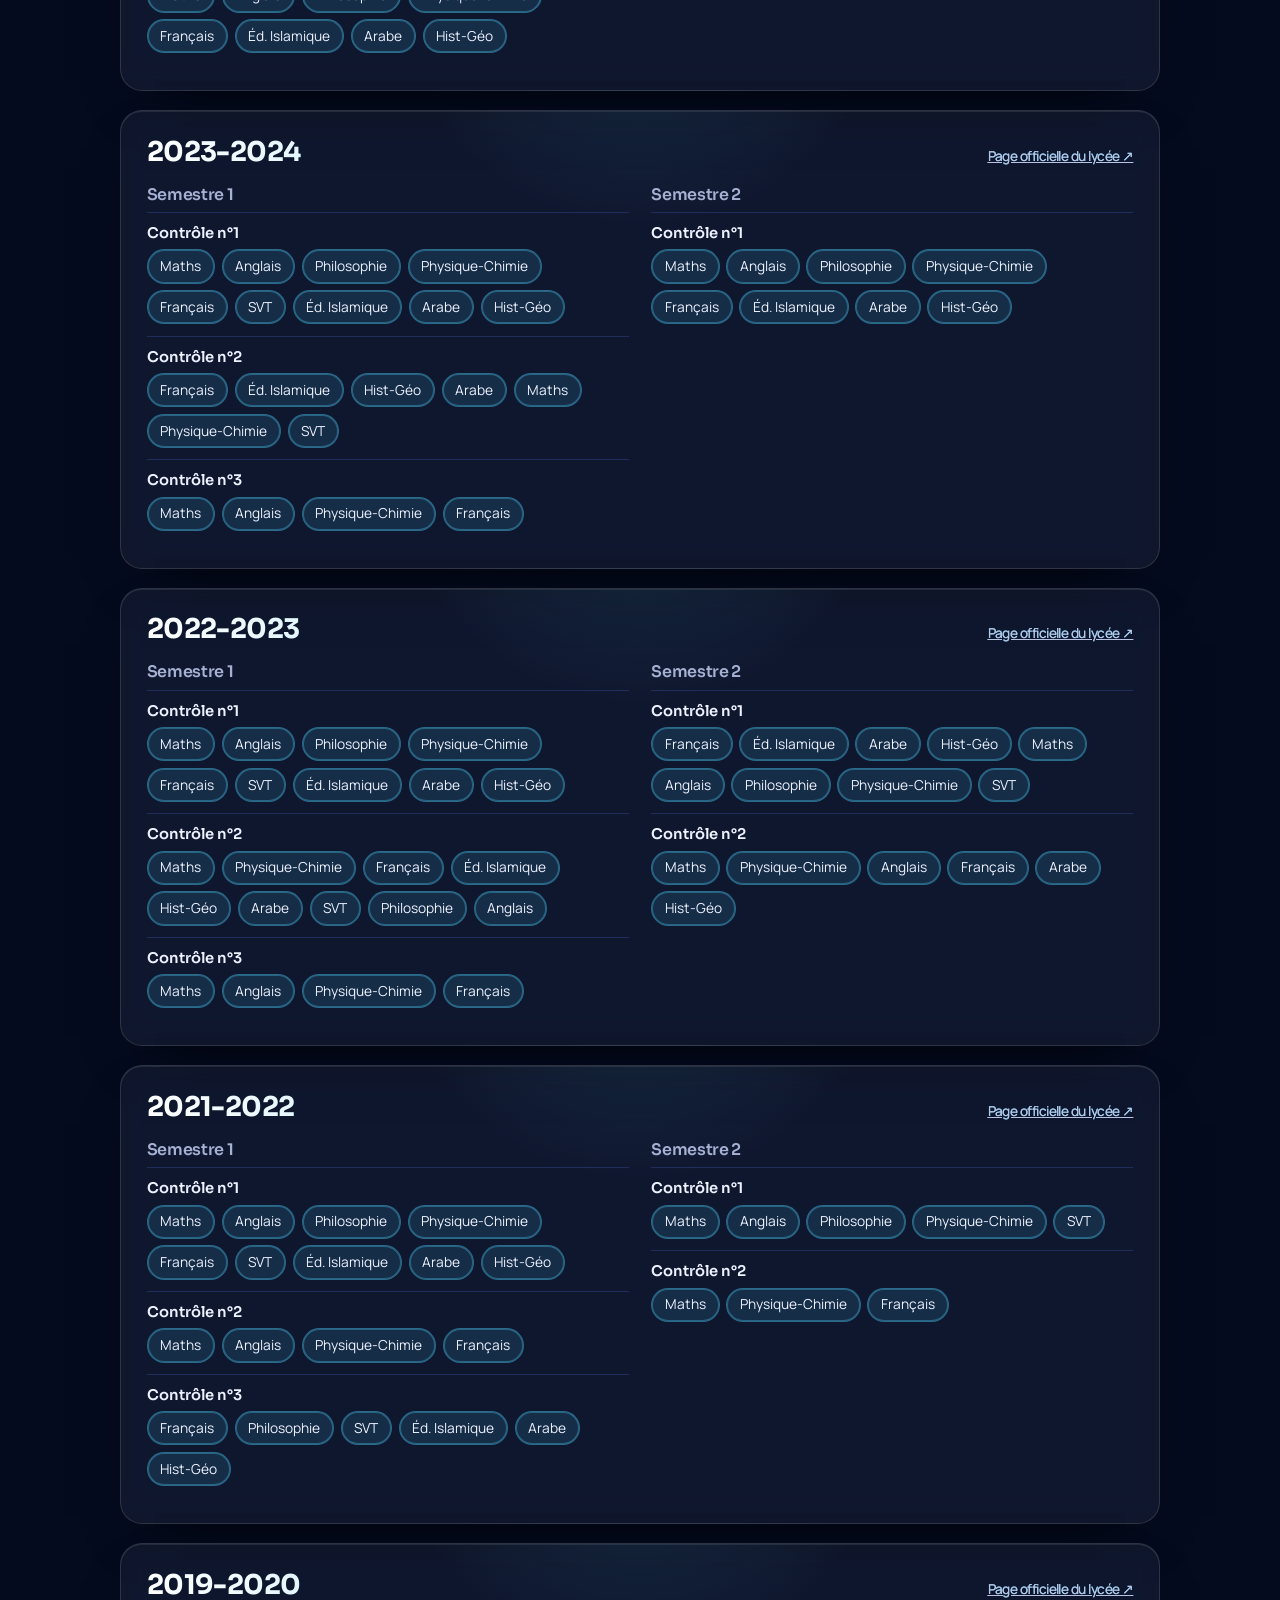
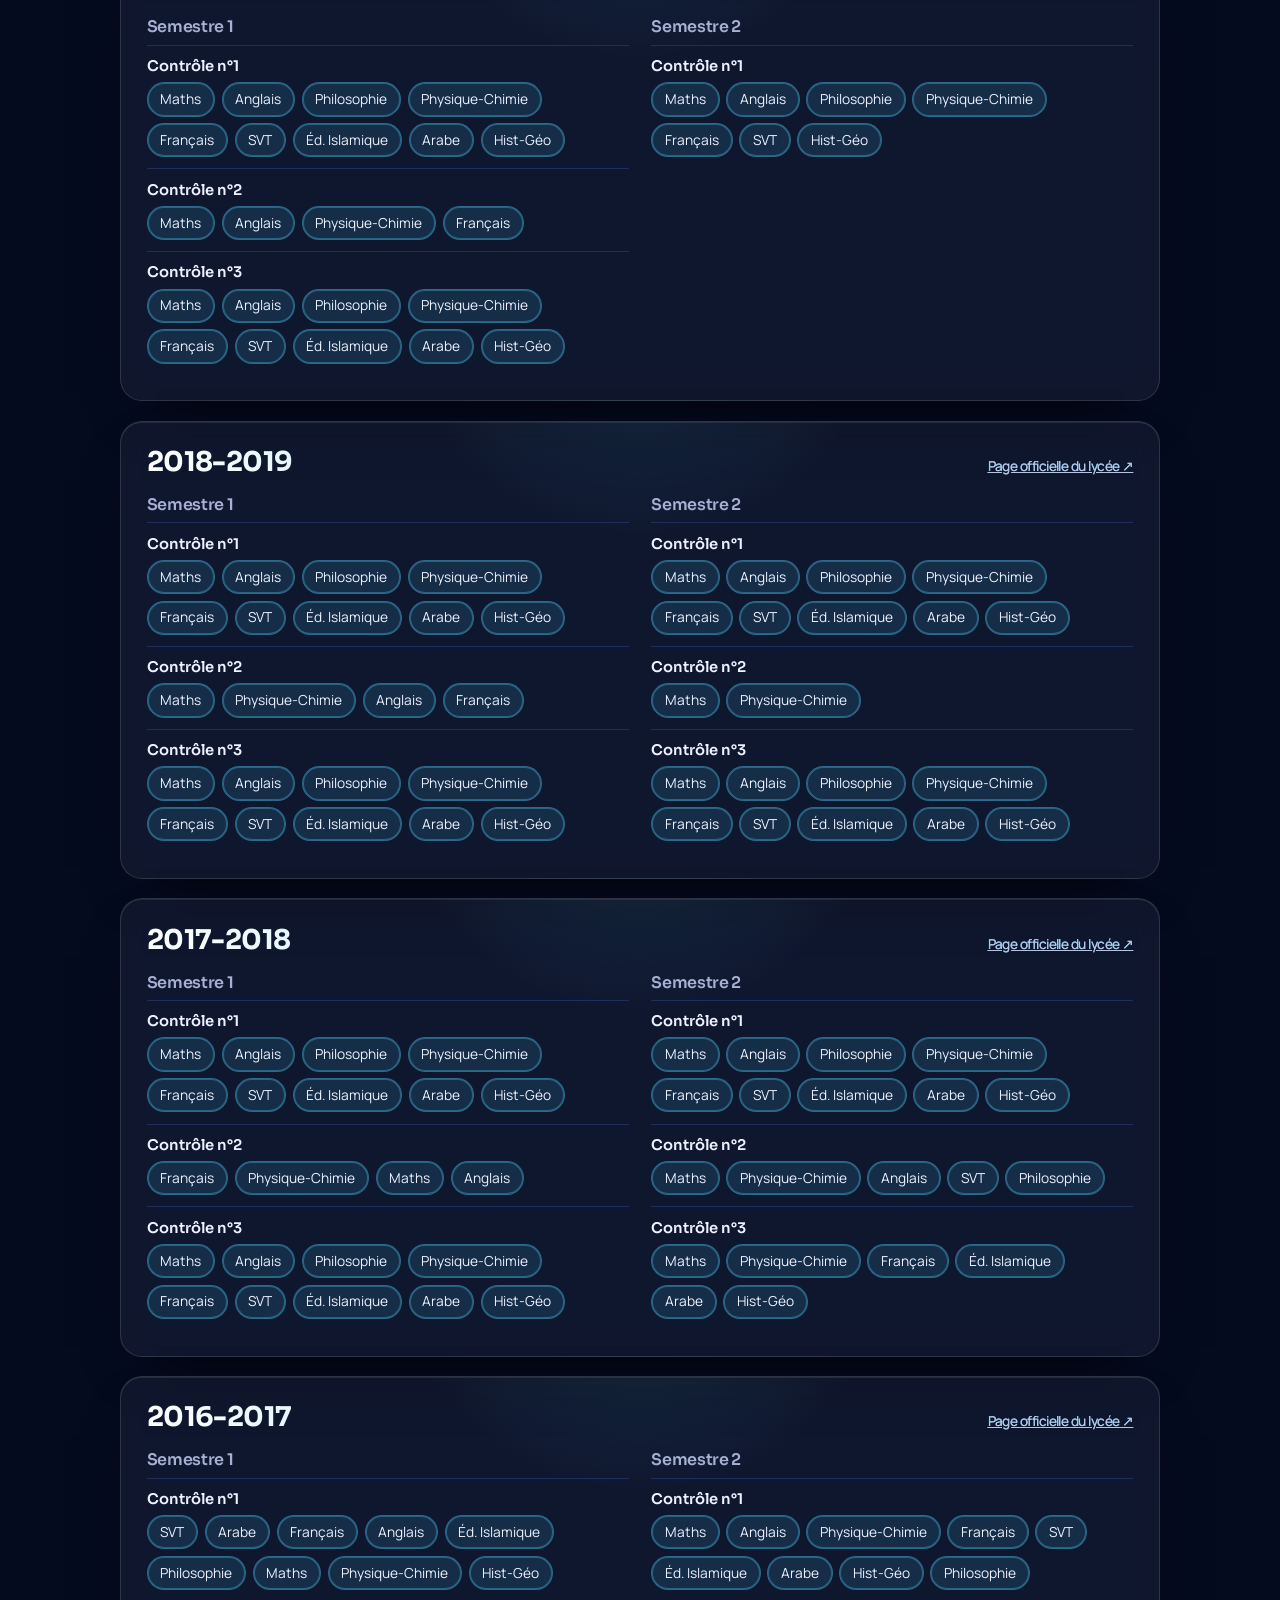
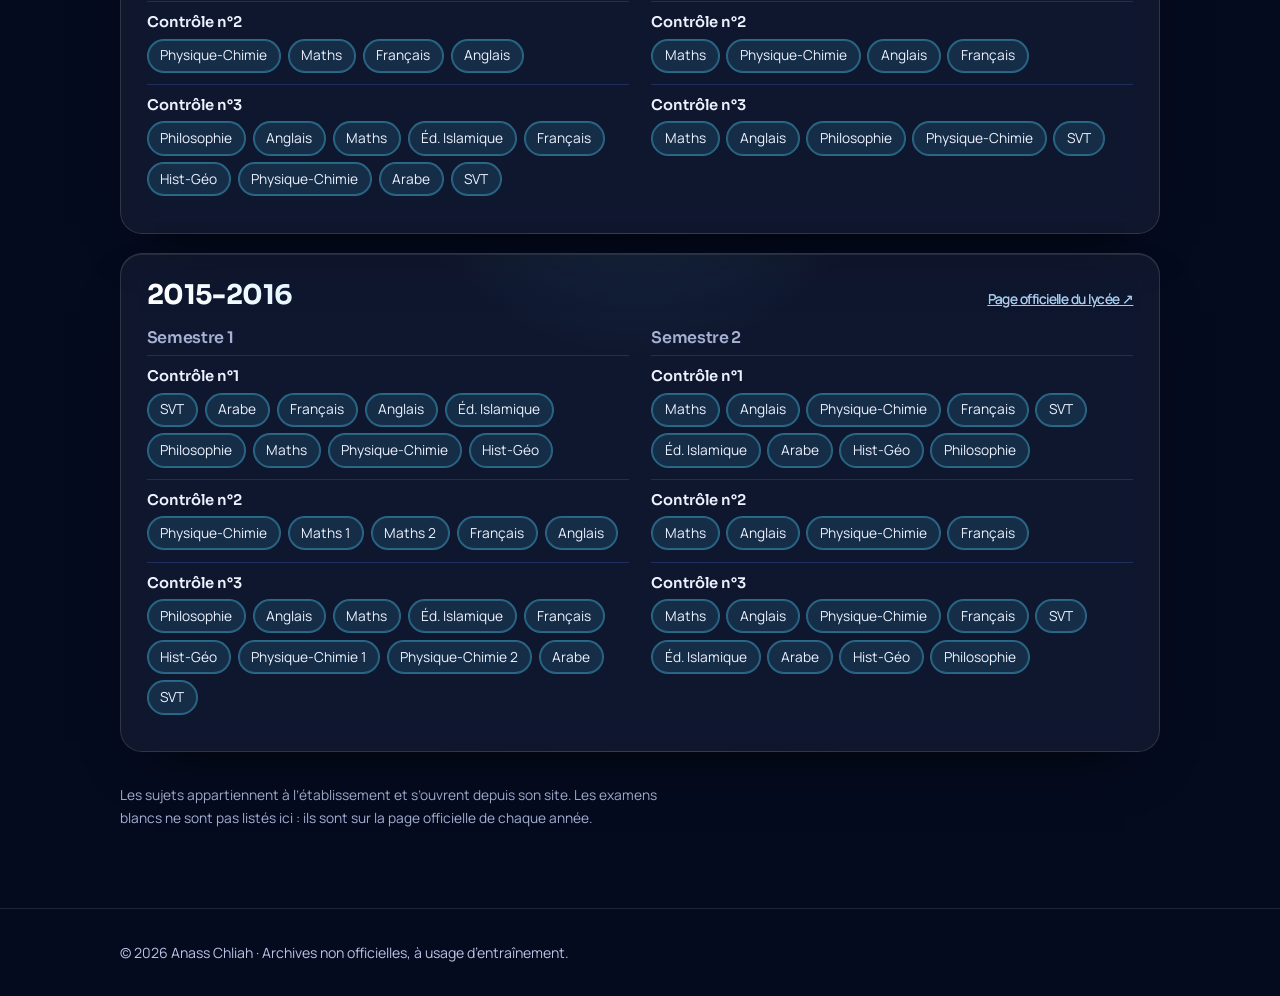
==== commit 2b66bf37: "Add dark theme support to archives.html" ====
--- a/archives.html
+++ b/archives.html
@@ -1,5 +1,5 @@
 <!DOCTYPE html>
-<html lang="fr">
+<html lang="fr" data-theme="dark">
 <head>
 <meta charset="utf-8">
 <meta name="viewport" content="width=device-width, initial-scale=1, viewport-fit=cover">
@@ -54,6 +54,8 @@
 @media(max-width:760px){.sem{grid-template-columns:1fr}.row span{width:100%}}
 @media(prefers-reduced-motion:reduce){*{transition:none!important}}
 </style>
+<link rel="stylesheet" href="theme.css">
+<script src="theme.js" data-title="Archives des contrôles" data-sub="Tous les sujets, par matière et par année"></script>
 </head>
 <body>
 <header><div class="wrap">
--- a/theme.css
+++ b/theme.css
@@ -0,0 +1,103 @@
+/* ===== Thème commun · 1BAC SM1 (index, archives, Math Arena) ===== */
+html{background:#050b1f;color-scheme:dark}
+body{background:transparent!important}
+::selection{background:#f6c244;color:#1b1403}
+*{scrollbar-width:thin;scrollbar-color:rgba(246,194,68,.45) transparent}
+::-webkit-scrollbar{width:8px;height:8px}::-webkit-scrollbar-thumb{background:rgba(246,194,68,.4);border-radius:8px}
+
+/* --- fond animé --- */
+#bgfx{position:fixed;inset:0;z-index:-1;overflow:hidden;pointer-events:none}
+#bgfx .au{position:absolute;border-radius:50%;will-change:transform}
+#bgfx .a1{width:70vmax;height:70vmax;left:-20vmax;top:-26vmax;background:radial-gradient(circle,rgba(76,201,240,.34),transparent 64%);animation:fxa1 24s ease-in-out infinite alternate}
+#bgfx .a2{width:62vmax;height:62vmax;right:-22vmax;top:8vmax;background:radial-gradient(circle,rgba(246,194,68,.2),transparent 64%);animation:fxa2 30s ease-in-out infinite alternate}
+#bgfx .a3{width:58vmax;height:58vmax;left:18vmax;bottom:-30vmax;background:radial-gradient(circle,rgba(138,63,252,.3),transparent 64%);animation:fxa3 27s ease-in-out infinite alternate}
+@keyframes fxa1{to{transform:translate(14vmax,10vmax) scale(1.15)}}
+@keyframes fxa2{to{transform:translate(-12vmax,12vmax) scale(.9)}}
+@keyframes fxa3{to{transform:translate(10vmax,-12vmax) scale(1.2)}}
+#bgfx .gr{position:absolute;inset:0;background-image:linear-gradient(rgba(255,255,255,.04) 1px,transparent 1px),linear-gradient(90deg,rgba(255,255,255,.04) 1px,transparent 1px);background-size:54px 54px;-webkit-mask-image:radial-gradient(ellipse at 50% 28%,#000 8%,transparent 74%);mask-image:radial-gradient(ellipse at 50% 28%,#000 8%,transparent 74%)}
+#bgfx .fs span{position:absolute;bottom:-12vh;color:rgba(255,255,255,.1);font:700 2rem 'Sora',serif;animation:fxdrift linear infinite}
+@keyframes fxdrift{0%{transform:translateY(0) rotate(0);opacity:0}10%,90%{opacity:1}100%{transform:translateY(-125vh) rotate(var(--r))}}
+.sym{display:none!important}
+
+/* --- cartes en verre --- */
+.card,.box,.yr,.lk,.st{background-color:rgba(255,255,255,.05);background-image:radial-gradient(420px circle at var(--mx,50%) var(--my,-30%),rgba(76,201,240,.14),transparent 60%);border:1px solid rgba(255,255,255,.13);box-shadow:0 24px 60px -34px #000,inset 0 1px 0 rgba(255,255,255,.09);-webkit-backdrop-filter:blur(16px) saturate(1.25);backdrop-filter:blur(16px) saturate(1.25);transition:transform .35s cubic-bezier(.2,.8,.2,1),border-color .3s,box-shadow .3s}
+.card:hover,.box:hover,.yr:hover,.lk:hover{border-color:rgba(76,201,240,.45);box-shadow:0 30px 70px -30px rgba(76,201,240,.38),inset 0 1px 0 rgba(255,255,255,.12)}
+.yr:hover{transform:translateY(-3px)}.chat:hover,.modal .card:hover{transform:none}
+.modal .card{-webkit-backdrop-filter:none;backdrop-filter:none}
+.fb{-webkit-backdrop-filter:blur(14px);backdrop-filter:blur(14px)}
+
+/* --- boutons --- */
+.btn{position:relative;overflow:hidden;isolation:isolate;box-shadow:0 10px 28px -14px rgba(246,194,68,.8)}
+.btn::after{content:"";position:absolute;inset:0;z-index:-1;background:linear-gradient(110deg,transparent 30%,rgba(255,255,255,.6) 50%,transparent 70%);transform:translateX(-130%);transition:transform .8s}
+.btn:hover::after{transform:translateX(130%)}
+.btn.o{box-shadow:none}
+.chip{-webkit-backdrop-filter:blur(8px);backdrop-filter:blur(8px)}
+.chip:hover{box-shadow:0 0 0 3px rgba(76,201,240,.18)}
+.chip[aria-pressed=true]{box-shadow:0 8px 22px -10px rgba(246,194,68,.8)}
+
+/* --- titres --- */
+h1:not(#ttl):not(.sp-t),.ptitle,#v-ann>h2,#v-chat>h2,#v-admin>h2,.end h2{background:linear-gradient(95deg,#fff 10%,#ffd877 45%,#4cc9f0 80%,#fff);background-size:250% 100%;-webkit-background-clip:text;background-clip:text;-webkit-text-fill-color:transparent;animation:fxshine 9s linear infinite}
+@keyframes fxshine{to{background-position:-250% 0}}
+.hello h2{text-shadow:0 8px 40px rgba(76,201,240,.25)}
+.hello h2 span{background:linear-gradient(95deg,#ffd877,#f6c244,#ffe9a8);-webkit-background-clip:text;background-clip:text;-webkit-text-fill-color:transparent}
+
+/* --- entrée du contenu (après l'écran d'accueil) --- */
+@keyframes fxrise{from{opacity:0;transform:translateY(26px)}}
+.sp-open main>section,.sp-open .hello,.sp-open .grid2>*,.sp-open body>header:not(.top) .wrap>*,.sp-open .bar,.sp-open #out>.yr,.sp-open #login .box,.sp-open #setup .box{animation:fxrise .85s cubic-bezier(.2,.8,.2,1) both;animation-delay:.12s}
+.sp-open #out>.yr:nth-child(2){animation-delay:.2s}.sp-open #out>.yr:nth-child(3){animation-delay:.28s}.sp-open #out>.yr:nth-child(4){animation-delay:.36s}.sp-open #out>.yr:nth-child(5){animation-delay:.44s}.sp-open #out>.yr:nth-child(n+6){animation-delay:.5s}
+.sp-open .grid2>*:nth-child(2){animation-delay:.28s}
+
+/* --- détails index --- */
+.logo{animation:fxglow 3.5s ease-in-out infinite}
+@keyframes fxglow{50%{box-shadow:0 0 56px rgba(246,194,68,.75)}}
+.on .dot,.dot.on{animation:fxping 2s infinite}
+@keyframes fxping{0%{box-shadow:0 0 0 0 rgba(74,222,128,.65)}100%{box-shadow:0 0 0 10px rgba(74,222,128,0)}}
+.top{-webkit-backdrop-filter:blur(16px) saturate(1.3);backdrop-filter:blur(16px) saturate(1.3);padding-right:3.6rem}
+nav .on{box-shadow:0 8px 22px -10px rgba(246,194,68,.9)}
+.m{-webkit-backdrop-filter:blur(8px);backdrop-filter:blur(8px)}
+.bdg{animation:fxpulse 1.8s infinite}
+@keyframes fxpulse{50%{transform:scale(1.18)}}
+
+/* --- détails archives --- */
+body>header:not(.top){background:linear-gradient(180deg,rgba(16,40,92,.6),transparent);position:relative}
+.bar{background:rgba(5,11,31,.72);-webkit-backdrop-filter:blur(14px);backdrop-filter:blur(14px)}
+.yr>h2{font-size:1.7rem;background:linear-gradient(95deg,#fff,#4cc9f0);-webkit-background-clip:text;background-clip:text;-webkit-text-fill-color:transparent}
+.yr>h2 a{-webkit-text-fill-color:currentColor;color:#b8c3e3}
+.ls a{background:rgba(76,201,240,.12);box-shadow:inset 0 0 0 1px rgba(76,201,240,.35)}
+.ls a:hover{box-shadow:0 10px 24px -10px rgba(246,194,68,.9)}
+footer{background:transparent!important;border-top:1px solid rgba(255,255,255,.1)}
+
+/* --- détails Math Arena --- */
+.q{box-shadow:0 0 0 1px rgba(255,255,255,.25),0 30px 70px -30px rgba(76,201,240,.55)}
+.a{position:relative;overflow:hidden}
+.a::before{content:"";position:absolute;inset:0;background:linear-gradient(180deg,rgba(255,255,255,.2),transparent 55%);pointer-events:none}
+.bar{border-radius:8px}
+.bar i{box-shadow:0 0 14px rgba(76,201,240,.7)}
+
+/* --- bouton musique --- */
+.mus{position:fixed;top:calc(.7rem + env(safe-area-inset-top,0px));right:.8rem;z-index:100;width:44px;height:44px;border-radius:50%;border:1.5px solid rgba(255,255,255,.35);background:rgba(8,18,48,.75);color:#fff;font-size:1.25rem;line-height:1;cursor:pointer;-webkit-backdrop-filter:blur(8px);backdrop-filter:blur(8px);transition:transform .2s,background .2s;display:grid;place-items:center}
+.mus:hover{transform:scale(1.1)}.mus[aria-pressed=true]{background:rgba(226,27,60,.55)}
+.mus.play{animation:fxpulse 2.4s infinite}
+
+/* --- écran d'accueil (splash) --- */
+#splash{position:fixed;inset:0;z-index:9999;display:grid;place-items:center;overflow:hidden;color:#f3f6ff;font-family:'Sora','Segoe UI',Arial,sans-serif;background:radial-gradient(ellipse at 50% 38%,#12306e 0%,#081230 55%,#050b1f 100%);clip-path:circle(150% at 50% 50%);transition:clip-path 1s cubic-bezier(.76,0,.2,1)}
+#splash.open{clip-path:circle(0% at 50% 50%);pointer-events:none}
+#splash::before,#splash::after{content:"";position:absolute;border-radius:50%;width:70vmax;height:70vmax;animation:fxa1 14s ease-in-out infinite alternate}
+#splash::before{left:-25vmax;top:-30vmax;background:radial-gradient(circle,rgba(76,201,240,.35),transparent 65%)}
+#splash::after{right:-25vmax;bottom:-30vmax;background:radial-gradient(circle,rgba(246,194,68,.25),transparent 65%);animation-name:fxa2}
+.sp-in{position:relative;z-index:2;text-align:center;padding:1.5rem;max-width:92vw;cursor:pointer}
+.sp-orb{width:118px;height:118px;margin:0 auto 1.8rem;border-radius:50%;display:grid;place-items:center;position:relative;background:radial-gradient(circle at 30% 28%,#ffe9a8,#f6c244 55%,#b9851a);color:#1b1403;font:800 3.5rem 'Sora',serif;box-shadow:0 0 70px rgba(246,194,68,.55);animation:fxorb 1s cubic-bezier(.2,1.5,.3,1) both}
+@keyframes fxorb{from{transform:scale(.2) rotate(-90deg);opacity:0}}
+.sp-orb::before,.sp-orb::after{content:"";position:absolute;inset:-16px;border-radius:50%;border:2px dashed rgba(76,201,240,.6);animation:fxspin 9s linear infinite}
+.sp-orb::after{inset:-34px;border-color:rgba(246,194,68,.4);animation-duration:15s;animation-direction:reverse}
+@keyframes fxspin{to{transform:rotate(360deg)}}
+.sp-k{font:600 .78rem 'Manrope',sans-serif;letter-spacing:.32em;text-transform:uppercase;color:#4cc9f0;opacity:0;animation:fxrise .8s .5s both}
+.sp-t{margin:.7rem 0 .5rem;font-weight:800;font-size:clamp(2.2rem,9vw,4.6rem);line-height:1.05;letter-spacing:.01em;background:none;-webkit-text-fill-color:#f3f6ff;animation:none}
+.sp-t span{display:inline-block;opacity:0;transform:translateY(46px) scale(.7);animation:fxletter .7s cubic-bezier(.2,1.4,.3,1) forwards}
+@keyframes fxletter{to{opacity:1;transform:none}}
+.sp-s{margin:0;color:#b8c3e3;font:500 1.02rem 'Manrope',sans-serif;opacity:0;animation:fxrise .8s 1s both}
+.sp-bar{width:min(240px,70vw);height:4px;margin:1.8rem auto 0;border-radius:4px;background:rgba(255,255,255,.14);overflow:hidden}
+.sp-bar i{display:block;height:100%;width:100%;border-radius:4px;background:linear-gradient(90deg,#4cc9f0,#f6c244);transform-origin:left;transform:scaleX(0);animation:fxbar linear forwards}
+@keyframes fxbar{to{transform:scaleX(1)}}
+.sp-h{margin:.9rem 0 0;font:500 .8rem 'Manrope',sans-serif;color:rgba(184,195,227,.7);opacity:0;animation:fxrise .8s 1.6s both}
+@media(prefers-reduced-motion:reduce){#bgfx .au,#bgfx .fs span,.logo,.on .dot,.dot.on,.bdg,.mus.play,h1,.ptitle,.end h2{animation:none!important}#splash{transition:none}}
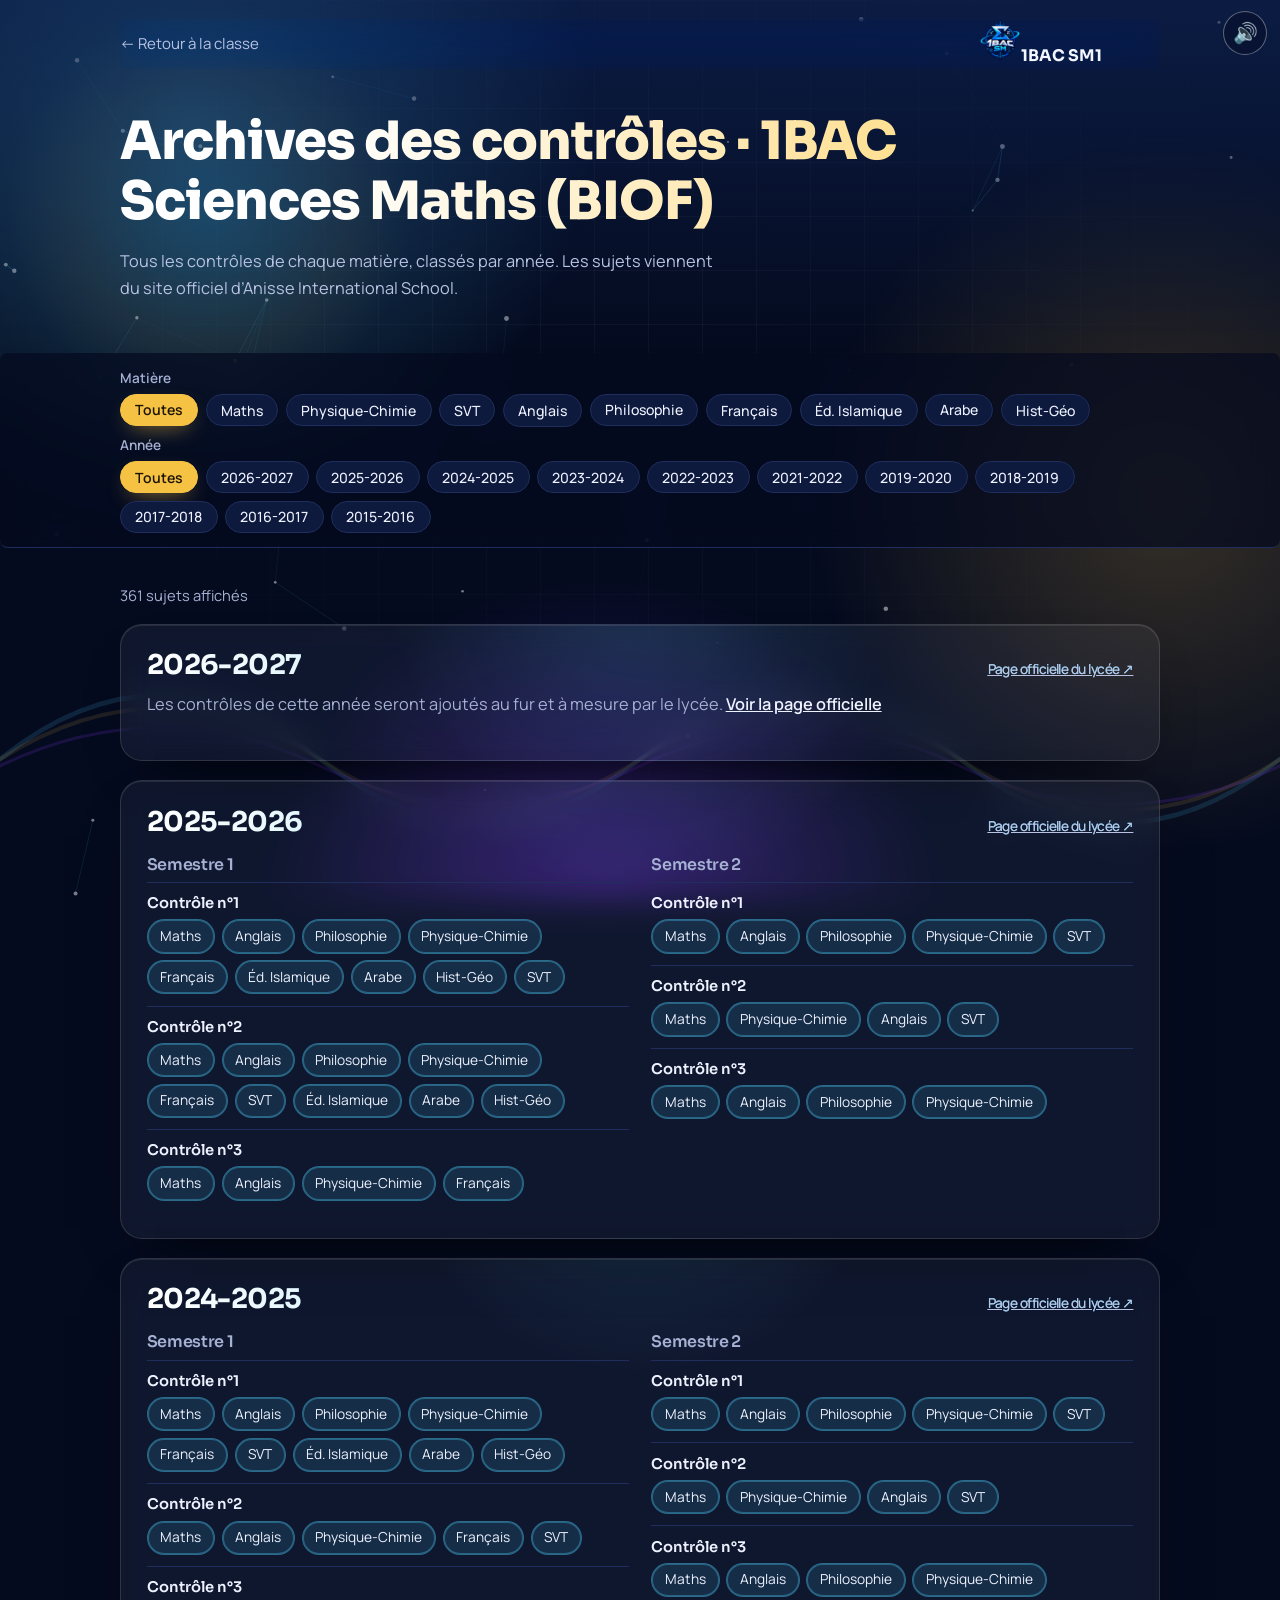
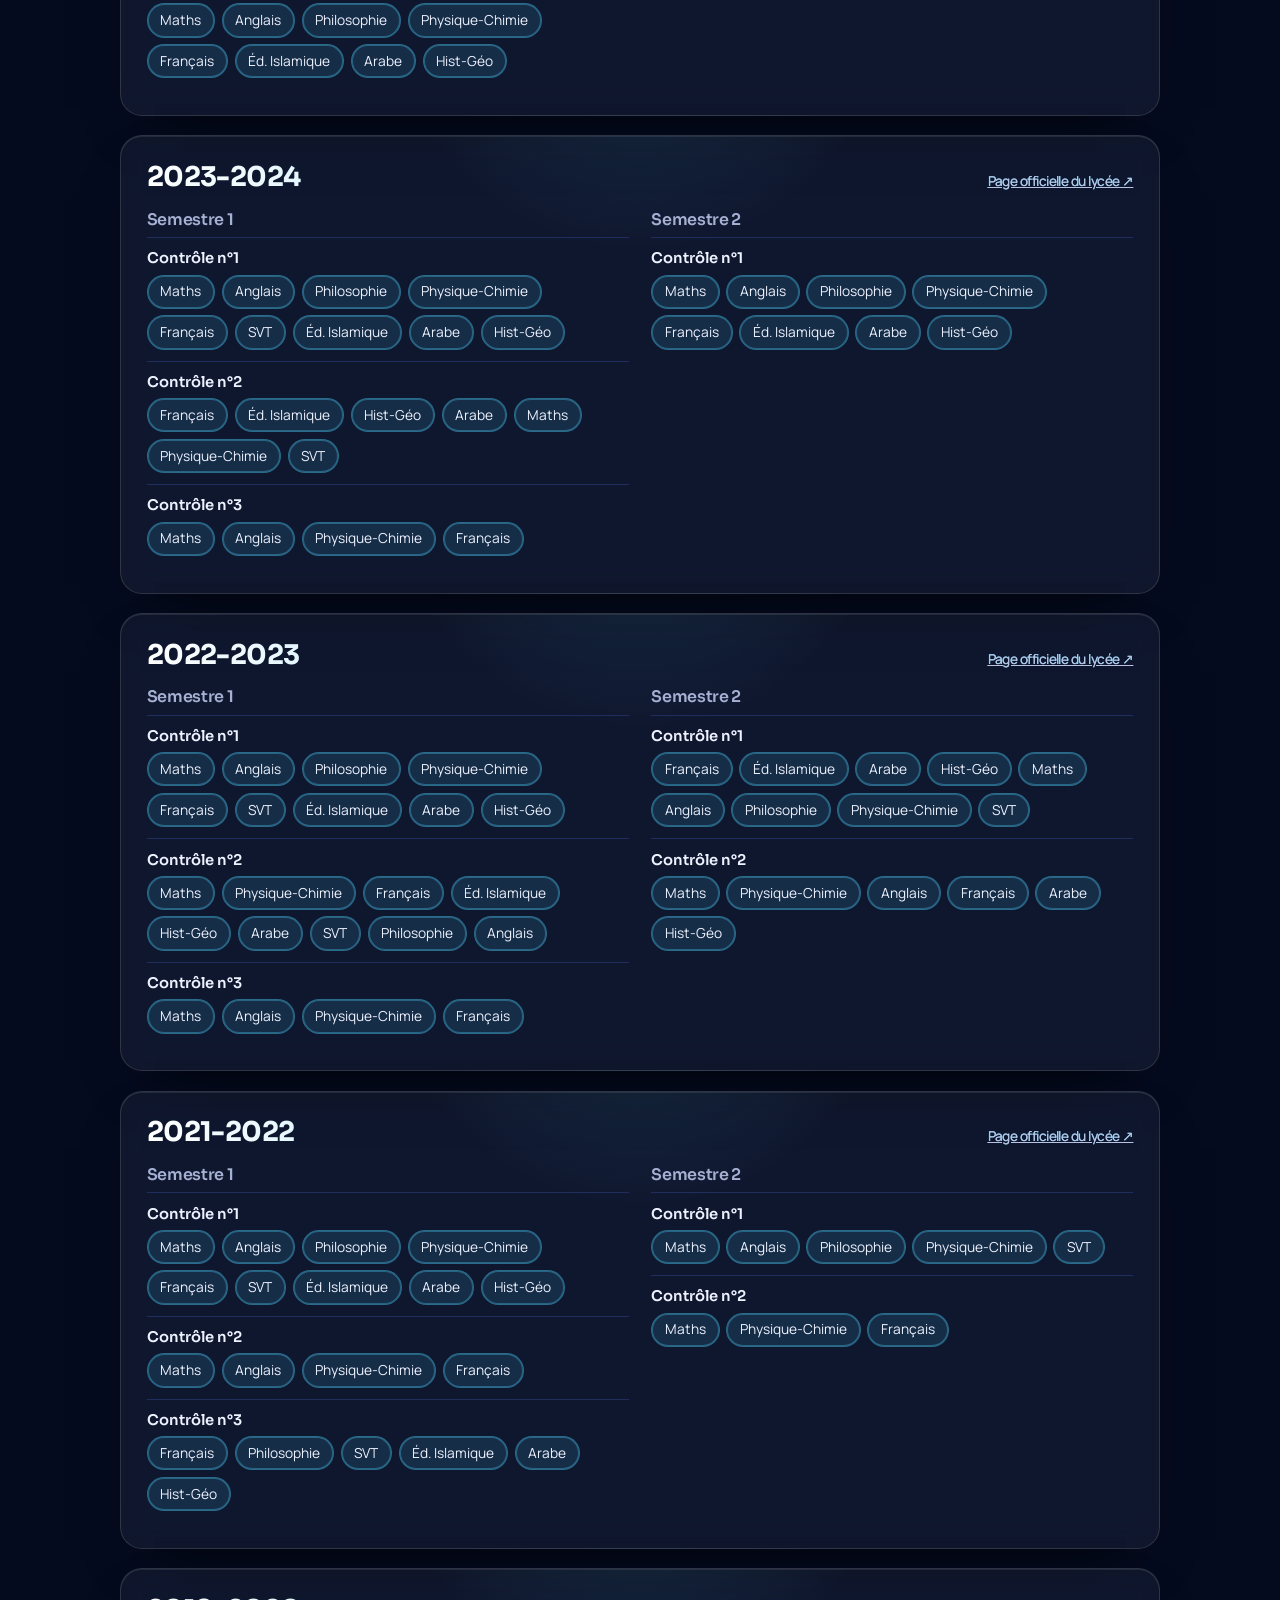
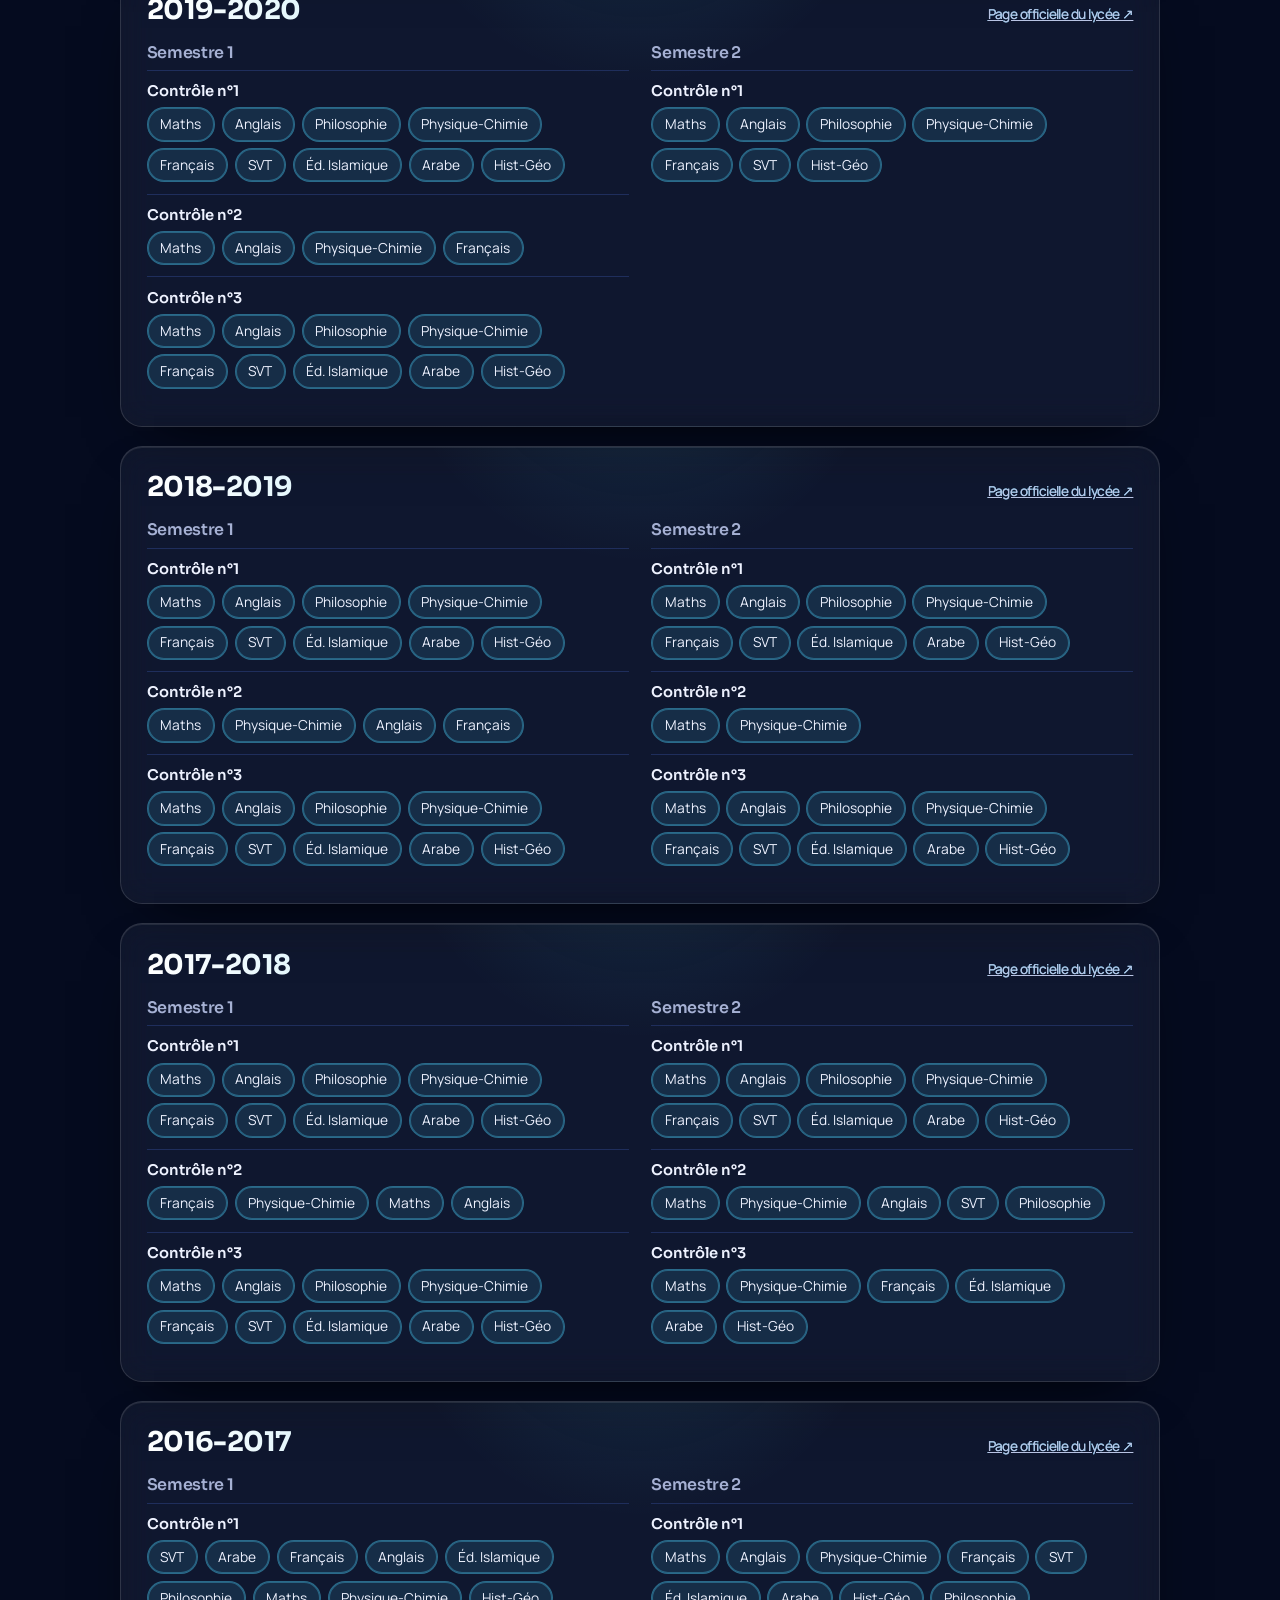
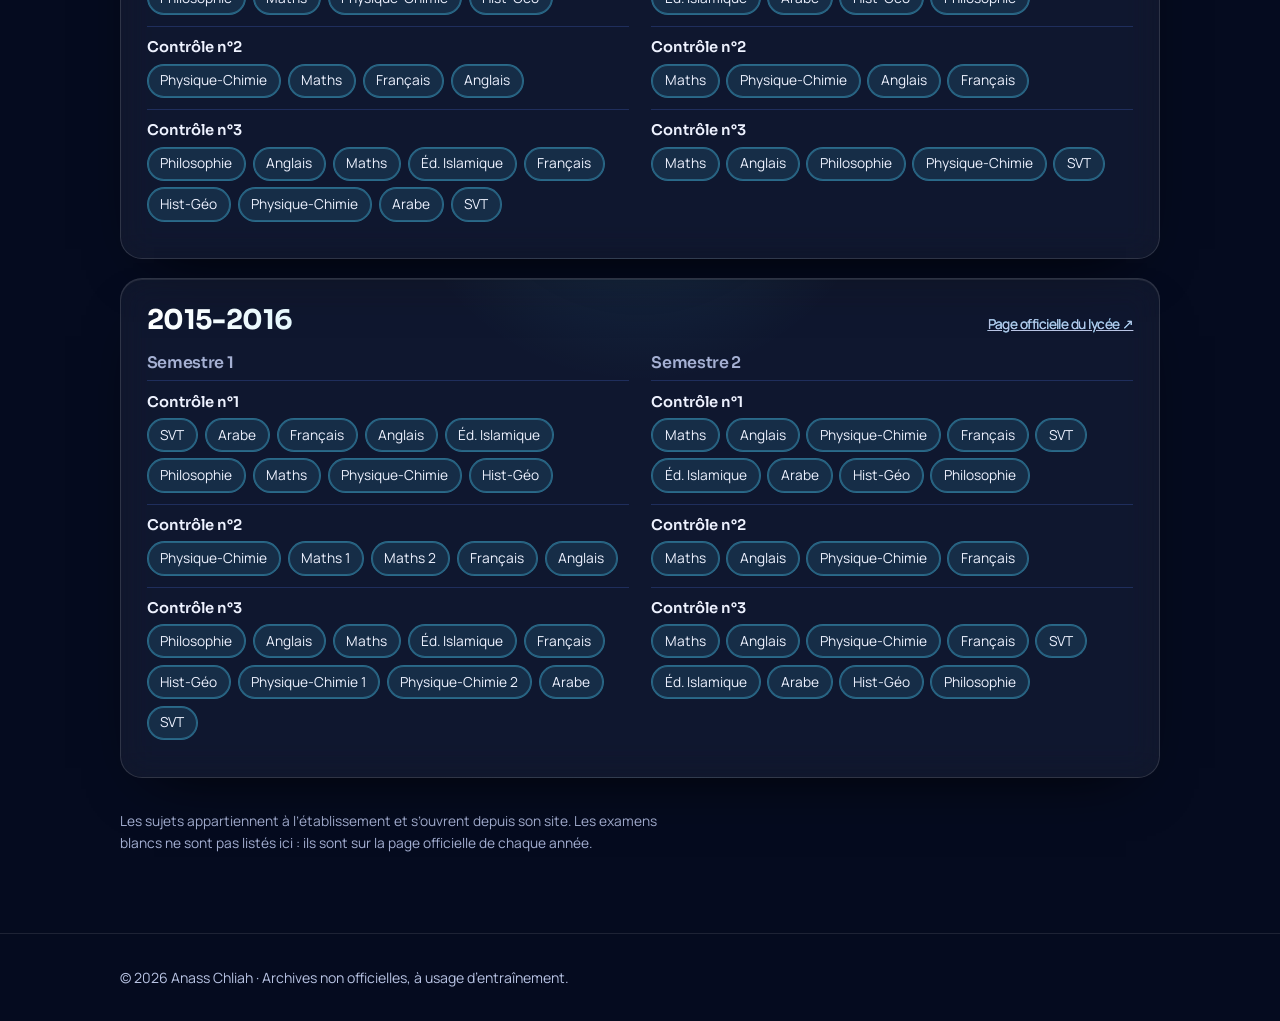
==== commit f16cf870: "Update footer links and header text in archives.html" ====
--- a/archives.html
+++ b/archives.html
@@ -54,12 +54,14 @@
 @media(max-width:760px){.sem{grid-template-columns:1fr}.row span{width:100%}}
 @media(prefers-reduced-motion:reduce){*{transition:none!important}}
 </style>
+<link rel="icon" type="image/png" href="logo-classe-sm.png">
+<link rel="apple-touch-icon" href="logo-classe-sm.png">
 <link rel="stylesheet" href="theme.css">
-<script src="theme.js" data-title="Archives des contrôles" data-sub="Tous les sujets, par matière et par année"></script>
+<script src="theme.js" data-logo="logo-classe.png" data-title="Archives des contrôles" data-sub="Tous les sujets, par matière et par année"></script>
 </head>
 <body>
 <header><div class="wrap">
-<div class="top"><a class="back" href="index.html">← Retour au site</a><b>Anass Chliah</b></div>
+<div class="top"><a class="back" href="index.html">← Retour à la classe</a><span class="brand"><img class="brand-logo" src="logo-classe-sm.png" alt="" width="42" height="42"><b>1BAC SM1</b></span></div>
 <h1>Archives des contrôles · 1BAC Sciences Maths (BIOF)</h1>
 <p>Tous les contrôles de chaque matière, classés par année. Les sujets viennent du site officiel d’Anisse International School.</p>
 </div></header>
--- a/theme.css
+++ b/theme.css
@@ -43,7 +43,7 @@
 
 /* --- entrée du contenu (après l'écran d'accueil) --- */
 @keyframes fxrise{from{opacity:0;transform:translateY(26px)}}
-.sp-open main>section,.sp-open .hello,.sp-open .grid2>*,.sp-open body>header:not(.top) .wrap>*,.sp-open .bar,.sp-open #out>.yr,.sp-open #login .box,.sp-open #setup .box{animation:fxrise .85s cubic-bezier(.2,.8,.2,1) both;animation-delay:.12s}
+.sp-open main>section,.sp-open .hello,.sp-open .grid2>*,.sp-open body>header:not(.top) .wrap>*,.sp-open .bar,.sp-open #out>.yr,.sp-open #login .box,.sp-open #setup .box{animation:fxrise .85s cubic-bezier(.2,.8,.2,1) backwards;animation-delay:.12s}
 .sp-open #out>.yr:nth-child(2){animation-delay:.2s}.sp-open #out>.yr:nth-child(3){animation-delay:.28s}.sp-open #out>.yr:nth-child(4){animation-delay:.36s}.sp-open #out>.yr:nth-child(5){animation-delay:.44s}.sp-open #out>.yr:nth-child(n+6){animation-delay:.5s}
 .sp-open .grid2>*:nth-child(2){animation-delay:.28s}
 
@@ -101,3 +101,107 @@
 @keyframes fxbar{to{transform:scaleX(1)}}
 .sp-h{margin:.9rem 0 0;font:500 .8rem 'Manrope',sans-serif;color:rgba(184,195,227,.7);opacity:0;animation:fxrise .8s 1.6s both}
 @media(prefers-reduced-motion:reduce){#bgfx .au,#bgfx .fs span,.logo,.on .dot,.dot.on,.bdg,.mus.play,h1,.ptitle,.end h2{animation:none!important}#splash{transition:none}}
+
+/* --- voile de transition entre pages --- */
+#pt{position:fixed;inset:0;z-index:9998;display:grid;place-items:center;pointer-events:none;opacity:0;transition:opacity .45s ease;background:radial-gradient(ellipse at 50% 40%,#12306e,#050b1f 75%)}
+#pt b{font:800 3rem 'Sora',serif;color:#f6c244;text-shadow:0 0 40px rgba(246,194,68,.7);animation:fxspin 2.4s linear infinite}
+html.leaving #pt{opacity:1;pointer-events:all;transition:opacity .32s ease}
+html.arrive #pt{opacity:1;transition:none}
+.fxp{position:fixed;z-index:9000;pointer-events:none;font:800 1.5rem 'Sora',serif;color:#f6c244;animation:fxfly 1s ease-out forwards}
+@keyframes fxfly{to{transform:translate(var(--dx),var(--dy)) rotate(260deg);opacity:0}}
+.fxr{position:fixed;top:-3rem;z-index:9000;pointer-events:none;font:800 1.6rem 'Sora',serif;color:#f6c244;animation:fxfall linear forwards}
+@keyframes fxfall{to{transform:translateY(112vh) rotate(540deg)}}
+
+/* --- widgets de l'accueil --- */
+.grid2.eq{grid-template-columns:1fr 1fr}
+@media(max-width:800px){.grid2.eq{grid-template-columns:1fr}}
+.kick{font:700 .74rem 'Manrope',sans-serif;letter-spacing:.28em;text-transform:uppercase;color:#4cc9f0}
+.tilt{will-change:transform}
+@property --ang{syntax:'<angle>';initial-value:0deg;inherits:false}
+.cd,.daily{position:relative}
+.cd::before,.daily::before{content:"";position:absolute;inset:0;border-radius:inherit;padding:1px;pointer-events:none;background:conic-gradient(from var(--ang),transparent 0 72%,#4cc9f0,#f6c244,transparent);-webkit-mask:linear-gradient(#000 0 0) content-box,linear-gradient(#000 0 0);-webkit-mask-composite:xor;mask:linear-gradient(#000 0 0) content-box,linear-gradient(#000 0 0);mask-composite:exclude;animation:fxang 7s linear infinite}
+@keyframes fxang{to{--ang:360deg}}
+/* compte à rebours */
+.cd{display:flex;align-items:center;justify-content:space-between;gap:1.2rem;flex-wrap:wrap;margin-top:1rem}
+.cd h3{font-size:1.5rem;margin:.25rem 0}
+.cd-n{display:flex;gap:.6rem}
+.cd-n div{min-width:66px;text-align:center;padding:.6rem .5rem;border-radius:16px;background:rgba(0,0,0,.28);border:1px solid rgba(255,255,255,.12)}
+.cd-n b{display:block;font:800 1.9rem 'Sora',sans-serif;color:#f6c244;font-variant-numeric:tabular-nums}
+.cd-n small{color:#b8c3e3;font-size:.7rem}
+.cd-n div:last-child b{animation:fxtick 1s infinite}
+@keyframes fxtick{0%{transform:translateY(-7px);opacity:.3}25%,100%{transform:none;opacity:1}}
+.cd.urg{border-color:rgba(255,141,122,.6);animation:fxurg 2s infinite}
+.cd.urg .cd-n b{color:#ff8d7a}
+@keyframes fxurg{50%{box-shadow:0 0 44px -6px rgba(255,141,122,.55)}}
+.cd-now{font:800 1.4rem 'Sora',sans-serif;color:#ff8d7a}
+/* défi du jour */
+.dh{display:flex;justify-content:space-between;align-items:center;gap:.6rem}
+.fire{font:700 .85rem 'Manrope',sans-serif;padding:.25rem .75rem;border-radius:999px;background:rgba(255,255,255,.08);color:#b8c3e3}
+.fire.on{background:rgba(255,159,67,.2);color:#ffb866;animation:fxfire 1.6s infinite}
+@keyframes fxfire{50%{transform:scale(1.07);box-shadow:0 0 18px rgba(255,159,67,.5)}}
+.dots{display:flex;gap:.35rem;margin:.7rem 0 .2rem}
+.dots i{width:12px;height:12px;border-radius:50%;background:rgba(255,255,255,.14)}
+.dots i.ok{background:#4ade80}.dots i.no{background:#ff8d7a}.dots i.today{outline:2px solid #f6c244;outline-offset:2px}
+.dc{margin:.5rem 0 0;font:600 .72rem 'Manrope',sans-serif;letter-spacing:.14em;text-transform:uppercase;color:#4cc9f0}
+.dq{font:700 1.08rem/1.45 'Sora',sans-serif;margin:.3rem 0 .9rem;overflow-wrap:anywhere}
+.dopts{display:grid;grid-template-columns:1fr 1fr;gap:.5rem}
+.do{border:0;border-radius:14px;padding:.7rem .8rem;color:#fff;font:600 .92rem 'Sora',sans-serif;text-align:left;cursor:pointer;display:flex;gap:.5rem;align-items:center;box-shadow:0 4px 0 rgba(0,0,0,.3);transition:transform .15s,opacity .3s;animation:fxrise .5s backwards}
+.do:hover{transform:translateY(-2px)}.do em{font-style:normal;opacity:.85}.do span{overflow-wrap:anywhere}
+.do.d0{background:#e21b3c}.do.d1{background:#1368ce}.do.d2{background:#d89e00}.do.d3{background:#26890c}
+.dopts.done .do{opacity:.35;pointer-events:none}.dopts.done .do.ok{opacity:1;outline:3px solid #fff}
+.dres{margin-top:.8rem;padding:.7rem .9rem;border-radius:14px;background:rgba(255,255,255,.06);border:1px solid rgba(255,255,255,.14);animation:fxrise .5s backwards}
+.dres.g{border-color:#4ade80}.dres.b{border-color:#ff8d7a}.dres p{margin:.3rem 0;color:#b8c3e3;font-size:.9rem;overflow-wrap:anywhere}
+@media(max-width:520px){.dopts{grid-template-columns:1fr}}
+/* podium */
+.pods{display:flex;align-items:flex-end;justify-content:center;gap:.7rem;min-height:250px;margin:1rem 0 .4rem}
+.pdm{flex:1;max-width:122px;display:flex;flex-direction:column;align-items:center;justify-content:flex-end;text-align:center}
+.pdm .av{margin-bottom:.35rem;width:44px;height:44px;box-shadow:0 0 0 3px var(--c)}
+.pdm.r0 .av{width:54px;height:54px;font-size:1rem}
+.pdm b{font:700 .9rem 'Sora',sans-serif;line-height:1.1}.pdm small{color:#b8c3e3;margin-bottom:.4rem}
+.pdm .pb{width:100%;height:var(--h);border-radius:12px 12px 0 0;background:linear-gradient(180deg,var(--c),rgba(255,255,255,.08));display:grid;place-items:start center;padding-top:.4rem;transform-origin:bottom;animation:fxgrow 1s cubic-bezier(.2,.9,.3,1) var(--d) backwards;font-size:1.4rem;box-shadow:0 0 30px -8px var(--c)}
+@keyframes fxgrow{from{transform:scaleY(0)}}
+.pdm .crown{font-size:1.5rem;animation:fxbob 1.8s ease-in-out infinite}
+@keyframes fxbob{50%{transform:translateY(-6px) rotate(6deg)}}
+.rk-l{margin-top:.6rem}.rk-l .pr{display:flex;align-items:center;gap:.7rem;padding:.35rem 0;border-top:1px solid rgba(255,255,255,.1)}
+.rk-l .pr b{flex:1;font-weight:600}.rk-l em{font-style:normal;color:#f6c244;font-weight:700}
+.rk{width:1.6rem;height:1.6rem;border-radius:50%;background:rgba(255,255,255,.12);display:grid;place-items:center;font:700 .8rem 'Sora',sans-serif;flex:none}
+@media(prefers-reduced-motion:reduce){.cd::before,.daily::before,.cd.urg,.fire.on,.cd-n div:last-child b,.pdm .crown,#pt b{animation:none!important}}
+
+/* ===== décor avancé + fluidité ===== */
+html{scroll-behavior:smooth}
+#fxc{position:absolute;inset:0;opacity:.85}
+#bgfx .wv{position:absolute;left:0;right:0;bottom:0;height:34vh;overflow:hidden;opacity:.9}
+#bgfx .wv svg{position:absolute;left:0;bottom:0;width:200%;height:100%;animation:fxwave 28s linear infinite;will-change:transform}
+#bgfx .wv svg path{fill:none;stroke-linecap:round}
+#bgfx .wv svg:nth-child(1){bottom:-4%;animation-duration:34s}#bgfx .wv svg:nth-child(1) path{stroke:rgba(76,201,240,.16);stroke-width:2}
+#bgfx .wv svg:nth-child(2){bottom:6%;height:80%;animation-duration:26s;animation-direction:reverse}#bgfx .wv svg:nth-child(2) path{stroke:rgba(246,194,68,.13);stroke-width:2}
+#bgfx .wv svg:nth-child(3){bottom:14%;height:60%;animation-duration:42s}#bgfx .wv svg:nth-child(3) path{stroke:rgba(138,63,252,.18);stroke-width:2}
+@keyframes fxwave{to{transform:translate3d(-50%,0,0)}}
+.cglow{position:fixed;left:0;top:0;width:420px;height:420px;z-index:-1;pointer-events:none;border-radius:50%;background:radial-gradient(circle,rgba(76,201,240,.16),rgba(246,194,68,.06) 45%,transparent 70%);will-change:transform}
+/* ripple */
+.chip,.do{position:relative;overflow:hidden}
+.rip{position:absolute;border-radius:50%;background:rgba(255,255,255,.38);transform:scale(0);animation:fxrip .65s cubic-bezier(.2,.7,.3,1) forwards;pointer-events:none;z-index:0}
+@keyframes fxrip{to{transform:scale(1);opacity:0}}
+.btn,.chip,.a,.do,.lk,nav button,nav a{-webkit-tap-highlight-color:transparent;touch-action:manipulation}
+.btn{transition:transform .25s cubic-bezier(.2,.8,.2,1),box-shadow .25s}
+.btn:active{transform:scale(.97)!important}
+/* apparition au défilement */
+.rv-on .rvz{opacity:0;transform:translate3d(0,26px,0) scale(.985);transition:opacity .7s cubic-bezier(.2,.8,.2,1),transform .7s cubic-bezier(.2,.8,.2,1)}
+.rv-on .rvz.in{opacity:1;transform:none}
+/* squelettes de chargement */
+.sk b,.sk small,.sk .av{display:block;background:linear-gradient(100deg,rgba(255,255,255,.07) 30%,rgba(255,255,255,.2) 50%,rgba(255,255,255,.07) 70%);background-size:220% 100%;animation:fxsk 1.3s linear infinite;border-radius:8px}
+.sk b{width:110px;height:13px;margin-bottom:6px}.sk small{width:62px;height:10px}
+.sk .av{background-color:transparent}
+@keyframes fxsk{to{background-position:-220% 0}}
+/* indicateur de navigation qui glisse */
+nav{position:relative}
+nav .ind{position:absolute;left:0;top:0;bottom:.6rem;width:0;border-radius:999px;background:linear-gradient(135deg,#ffd877,#f6c244);box-shadow:0 8px 22px -10px rgba(246,194,68,.9);transition:transform .5s cubic-bezier(.2,.9,.3,1),width .5s cubic-bezier(.2,.9,.3,1);z-index:0;pointer-events:none}
+nav button,nav a{position:relative;z-index:1;transition:color .3s}
+nav .on{background:transparent!important;box-shadow:none!important;color:#1b1403}
+/* fluidité : blur moins lourd sur mobile, GPU sur les éléments animés */
+@media(max-width:700px){.card,.box,.yr,.lk,.st{-webkit-backdrop-filter:blur(9px);backdrop-filter:blur(9px)}#bgfx .wv{height:26vh}}
+.card,.box,.yr,.lk,.st,.q,.a,.pdm .pb{backface-visibility:hidden}
+@media(prefers-reduced-motion:reduce){html{scroll-behavior:auto}#bgfx .wv svg,.cglow,.sk b,.sk small,.sk .av{animation:none!important}.rv-on .rvz{opacity:1!important;transform:none!important;transition:none!important}.rip{display:none}}
+
+.bar i{transition:transform .08s linear;will-change:transform}
+#hp{display:inline-block;min-width:1.2em;text-align:right;font-variant-numeric:tabular-nums}
